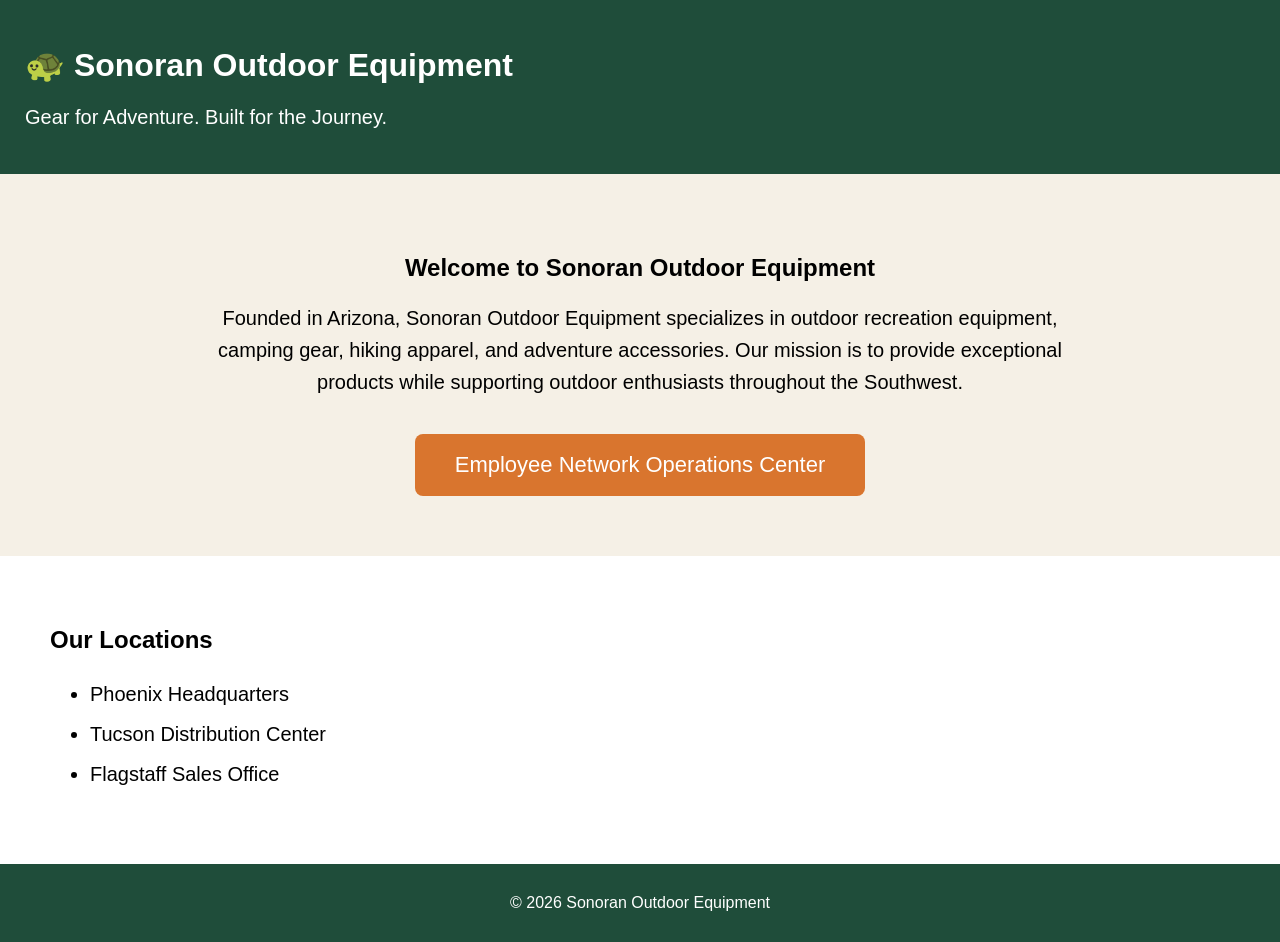
==== index.html @ b93c4cd6 "Add initial HTML structure for the website" ====
<!DOCTYPE html>
<html lang="en">
<head>
    <meta charset="UTF-8">
    <meta name="viewport" content="width=device-width, initial-scale=1.0">
    <title>Sonoran Outdoor Equipment</title>
</head>

<body style="margin:0; font-family:Arial, Helvetica, sans-serif; background:#F5F0E6;">

<header style="background:#1F4D3A; color:white; padding:25px;">
    <h1>🐢 Sonoran Outdoor Equipment</h1>
    <p style="font-size:20px;">
        Gear for Adventure. Built for the Journey.
    </p>
</header>

<section style="padding:60px; text-align:center;">
    <h2>Welcome to Sonoran Outdoor Equipment</h2>

    <p style="max-width:900px; margin:auto; font-size:20px; line-height:1.6;">
        Founded in Arizona, Sonoran Outdoor Equipment specializes in outdoor recreation equipment,
        camping gear, hiking apparel, and adventure accessories. Our mission is to provide
        exceptional products while supporting outdoor enthusiasts throughout the Southwest.
    </p>

    <br><br>

    <button style="
        background:#D9752E;
        color:white;
        border:none;
        padding:18px 40px;
        font-size:22px;
        border-radius:8px;
        cursor:pointer;
    ">
        Employee Network Operations Center
    </button>

</section>

<section style="background:white; padding:50px;">

<h2>Our Locations</h2>

<ul style="font-size:20px; line-height:2;">
<li>Phoenix Headquarters</li>
<li>Tucson Distribution Center</li>
<li>Flagstaff Sales Office</li>
</ul>

</section>

<footer style="
background:#1F4D3A;
color:white;
text-align:center;
padding:30px;
">

© 2026 Sonoran Outdoor Equipment

</footer>

</body>
</html>
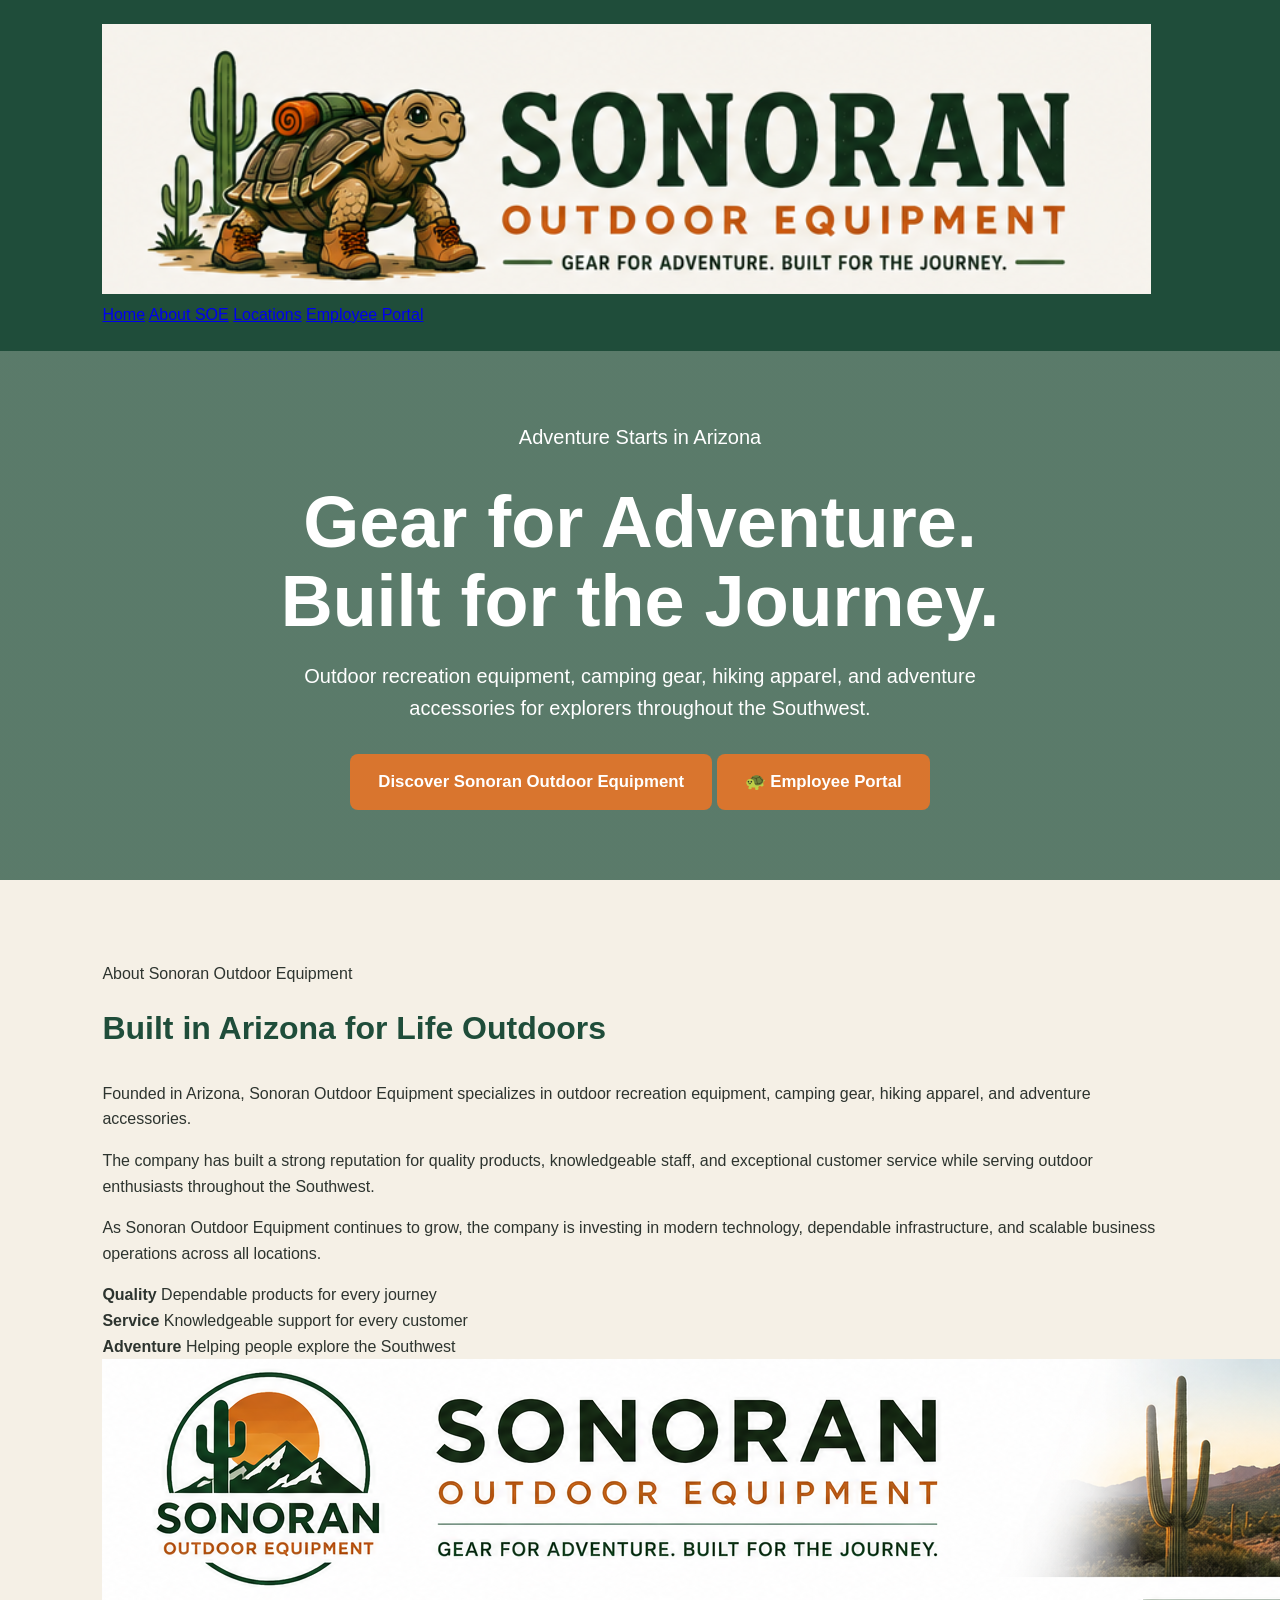
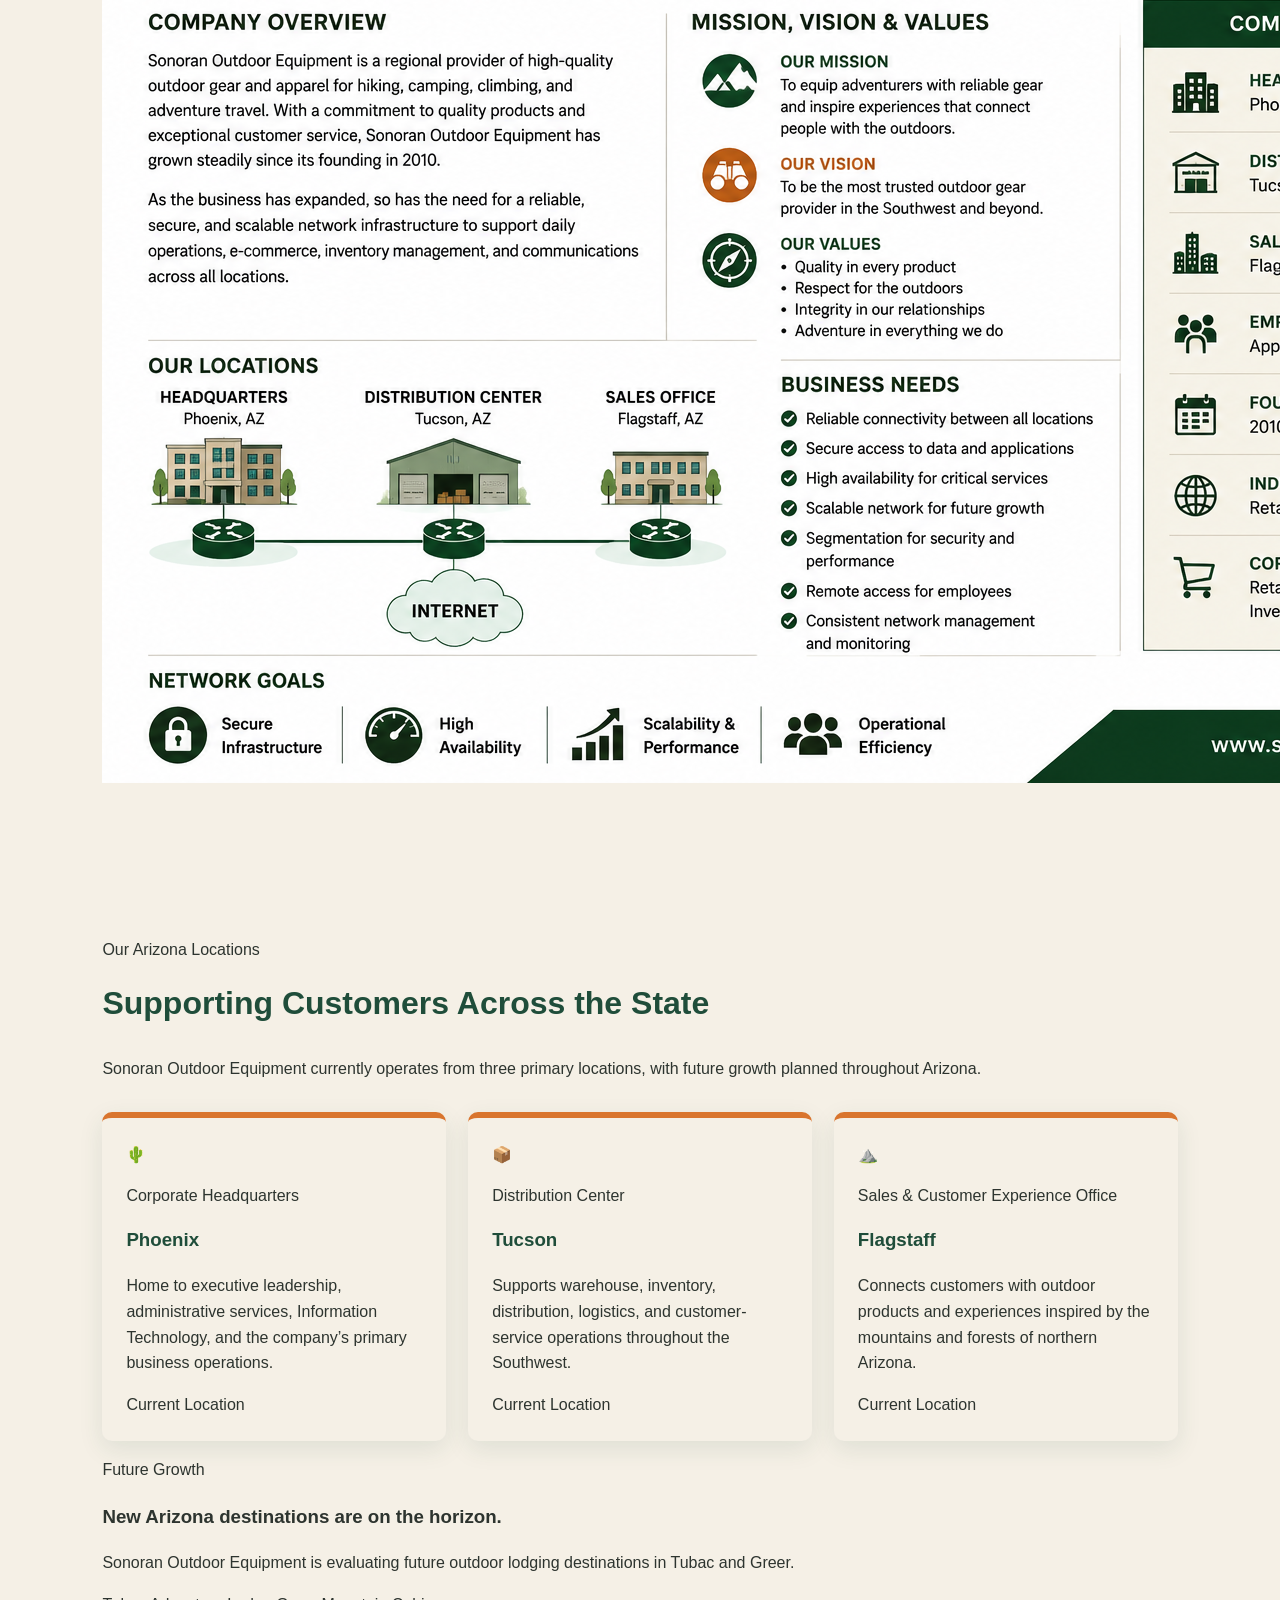
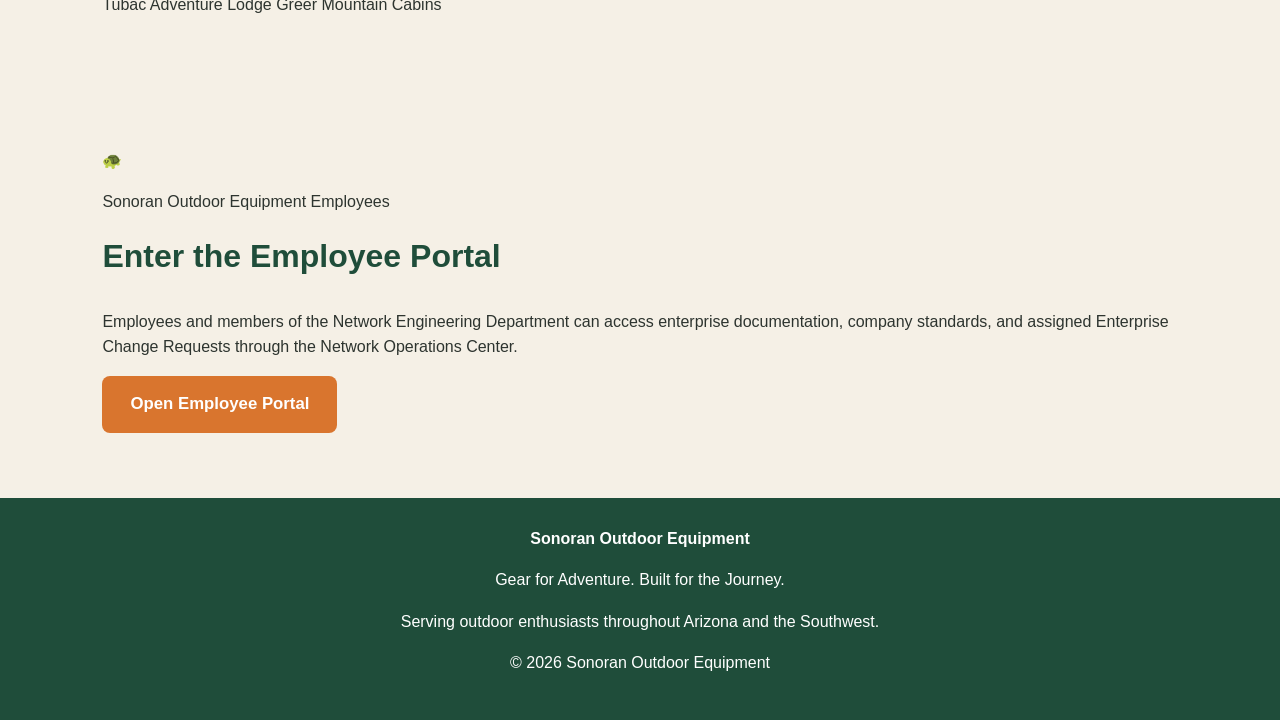
==== commit 6e4cf57f: "Revamp index.html layout and content Refactor index.html to improve structure and semantics.  Added " ====
--- a/index.html
+++ b/index.html
@@ -2,64 +2,343 @@
 <html lang="en">
 <head>
     <meta charset="UTF-8">
+
     <meta name="viewport" content="width=device-width, initial-scale=1.0">
+
+    <meta
+        name="description"
+        content="Sonoran Outdoor Equipment provides outdoor recreation equipment, camping gear, hiking apparel, and adventure accessories throughout Arizona and the Southwest."
+    >
+
     <title>Sonoran Outdoor Equipment</title>
+
+    <link rel="stylesheet" href="style.css">
 </head>
 
-<body style="margin:0; font-family:Arial, Helvetica, sans-serif; background:#F5F0E6;">
-
-<header style="background:#1F4D3A; color:white; padding:25px;">
-    <h1>🐢 Sonoran Outdoor Equipment</h1>
-    <p style="font-size:20px;">
-        Gear for Adventure. Built for the Journey.
-    </p>
+<body>
+
+<header class="site-header">
+    <div class="header-container">
+
+        <a class="brand" href="#home" aria-label="Sonoran Outdoor Equipment home">
+            <img
+                src="guide-document-header.PNG"
+                alt="Sonoran Outdoor Equipment"
+                class="brand-logo"
+            >
+        </a>
+
+        <nav class="main-nav" aria-label="Main navigation">
+            <a href="#home">Home</a>
+            <a href="#about">About SOE</a>
+            <a href="#locations">Locations</a>
+            <a class="portal-link" href="employee-portal.html">
+                Employee Portal
+            </a>
+        </nav>
+
+    </div>
 </header>
 
-<section style="padding:60px; text-align:center;">
-    <h2>Welcome to Sonoran Outdoor Equipment</h2>
-
-    <p style="max-width:900px; margin:auto; font-size:20px; line-height:1.6;">
-        Founded in Arizona, Sonoran Outdoor Equipment specializes in outdoor recreation equipment,
-        camping gear, hiking apparel, and adventure accessories. Our mission is to provide
-        exceptional products while supporting outdoor enthusiasts throughout the Southwest.
-    </p>
-
-    <br><br>
-
-    <button style="
-        background:#D9752E;
-        color:white;
-        border:none;
-        padding:18px 40px;
-        font-size:22px;
-        border-radius:8px;
-        cursor:pointer;
-    ">
-        Employee Network Operations Center
-    </button>
-
-</section>
-
-<section style="background:white; padding:50px;">
-
-<h2>Our Locations</h2>
-
-<ul style="font-size:20px; line-height:2;">
-<li>Phoenix Headquarters</li>
-<li>Tucson Distribution Center</li>
-<li>Flagstaff Sales Office</li>
-</ul>
-
-</section>
-
-<footer style="
-background:#1F4D3A;
-color:white;
-text-align:center;
-padding:30px;
-">
-
-© 2026 Sonoran Outdoor Equipment
+
+<main>
+
+    <section id="home" class="hero">
+
+        <div class="hero-overlay"></div>
+
+        <div class="hero-content">
+
+            <p class="hero-eyebrow">
+                Adventure Starts in Arizona
+            </p>
+
+            <h1>
+                Gear for Adventure.<br>
+                Built for the Journey.
+            </h1>
+
+            <p class="hero-description">
+                Outdoor recreation equipment, camping gear, hiking apparel,
+                and adventure accessories for explorers throughout the Southwest.
+            </p>
+
+            <div class="hero-actions">
+
+                <a class="button button-primary" href="#about">
+                    Discover Sonoran Outdoor Equipment
+                </a>
+
+                <a class="button button-portal" href="employee-portal.html">
+                    <span aria-hidden="true">🐢</span>
+                    Employee Portal
+                </a>
+
+            </div>
+
+        </div>
+
+    </section>
+
+
+    <section id="about" class="section about-section">
+
+        <div class="section-container about-grid">
+
+            <div class="about-content">
+
+                <p class="section-label">
+                    About Sonoran Outdoor Equipment
+                </p>
+
+                <h2>
+                    Built in Arizona for Life Outdoors
+                </h2>
+
+                <p>
+                    Founded in Arizona, Sonoran Outdoor Equipment specializes
+                    in outdoor recreation equipment, camping gear, hiking apparel,
+                    and adventure accessories.
+                </p>
+
+                <p>
+                    The company has built a strong reputation for quality products,
+                    knowledgeable staff, and exceptional customer service while
+                    serving outdoor enthusiasts throughout the Southwest.
+                </p>
+
+                <p>
+                    As Sonoran Outdoor Equipment continues to grow, the company
+                    is investing in modern technology, dependable infrastructure,
+                    and scalable business operations across all locations.
+                </p>
+
+                <div class="value-row">
+
+                    <div class="value-item">
+                        <strong>Quality</strong>
+                        <span>Dependable products for every journey</span>
+                    </div>
+
+                    <div class="value-item">
+                        <strong>Service</strong>
+                        <span>Knowledgeable support for every customer</span>
+                    </div>
+
+                    <div class="value-item">
+                        <strong>Adventure</strong>
+                        <span>Helping people explore the Southwest</span>
+                    </div>
+
+                </div>
+
+            </div>
+
+            <div class="overview-image-wrapper">
+                <img
+                    src="company-overview.png"
+                    alt="Sonoran Outdoor Equipment company overview infographic"
+                    class="overview-image"
+                >
+            </div>
+
+        </div>
+
+    </section>
+
+
+    <section id="locations" class="section locations-section">
+
+        <div class="section-container">
+
+            <div class="section-heading">
+
+                <p class="section-label">
+                    Our Arizona Locations
+                </p>
+
+                <h2>
+                    Supporting Customers Across the State
+                </h2>
+
+                <p>
+                    Sonoran Outdoor Equipment currently operates from three
+                    primary locations, with future growth planned throughout Arizona.
+                </p>
+
+            </div>
+
+            <div class="location-grid">
+
+                <article class="location-card">
+
+                    <div class="location-icon" aria-hidden="true">
+                        🌵
+                    </div>
+
+                    <p class="location-type">
+                        Corporate Headquarters
+                    </p>
+
+                    <h3>
+                        Phoenix
+                    </h3>
+
+                    <p>
+                        Home to executive leadership, administrative services,
+                        Information Technology, and the company’s primary business operations.
+                    </p>
+
+                    <span class="location-status">
+                        Current Location
+                    </span>
+
+                </article>
+
+
+                <article class="location-card">
+
+                    <div class="location-icon" aria-hidden="true">
+                        📦
+                    </div>
+
+                    <p class="location-type">
+                        Distribution Center
+                    </p>
+
+                    <h3>
+                        Tucson
+                    </h3>
+
+                    <p>
+                        Supports warehouse, inventory, distribution, logistics,
+                        and customer-service operations throughout the Southwest.
+                    </p>
+
+                    <span class="location-status">
+                        Current Location
+                    </span>
+
+                </article>
+
+
+                <article class="location-card">
+
+                    <div class="location-icon" aria-hidden="true">
+                        ⛰️
+                    </div>
+
+                    <p class="location-type">
+                        Sales & Customer Experience Office
+                    </p>
+
+                    <h3>
+                        Flagstaff
+                    </h3>
+
+                    <p>
+                        Connects customers with outdoor products and experiences
+                        inspired by the mountains and forests of northern Arizona.
+                    </p>
+
+                    <span class="location-status">
+                        Current Location
+                    </span>
+
+                </article>
+
+            </div>
+
+            <div class="future-growth">
+
+                <div>
+                    <p class="section-label">
+                        Future Growth
+                    </p>
+
+                    <h3>
+                        New Arizona destinations are on the horizon.
+                    </h3>
+
+                    <p>
+                        Sonoran Outdoor Equipment is evaluating future outdoor
+                        lodging destinations in Tubac and Greer.
+                    </p>
+                </div>
+
+                <div class="future-location-list">
+                    <span>Tubac Adventure Lodge</span>
+                    <span>Greer Mountain Cabins</span>
+                </div>
+
+            </div>
+
+        </div>
+
+    </section>
+
+
+    <section class="section employee-section">
+
+        <div class="section-container">
+
+            <div class="employee-panel">
+
+                <div class="pace-mark" aria-hidden="true">
+                    🐢
+                </div>
+
+                <div class="employee-copy">
+
+                    <p class="section-label section-label-light">
+                        Sonoran Outdoor Equipment Employees
+                    </p>
+
+                    <h2>
+                        Enter the Employee Portal
+                    </h2>
+
+                    <p>
+                        Employees and members of the Network Engineering Department
+                        can access enterprise documentation, company standards,
+                        and assigned Enterprise Change Requests through the
+                        Network Operations Center.
+                    </p>
+
+                </div>
+
+                <div class="employee-action">
+
+                    <a class="button button-light" href="employee-portal.html">
+                        Open Employee Portal
+                    </a>
+
+                </div>
+
+            </div>
+
+        </div>
+
+    </section>
+
+</main>
+
+
+<footer class="site-footer">
+
+    <div class="footer-container">
+
+        <div>
+            <strong>Sonoran Outdoor Equipment</strong>
+            <p>Gear for Adventure. Built for the Journey.</p>
+        </div>
+
+        <div class="footer-right">
+            <p>Serving outdoor enthusiasts throughout Arizona and the Southwest.</p>
+            <p>&copy; 2026 Sonoran Outdoor Equipment</p>
+        </div>
+
+    </div>
 
 </footer>
 
--- a/style.css
+++ b/style.css
@@ -0,0 +1,156 @@
+:root {
+    --green-dark: #1f4d3a;
+    --green-sage: #6c8e5a;
+    --orange: #d9752e;
+    --sand: #d2b48c;
+    --cream: #f5f0e6;
+    --brown: #7a5533;
+    --white: #ffffff;
+    --text-dark: #2d342f;
+}
+
+* {
+    box-sizing: border-box;
+}
+
+html {
+    scroll-behavior: smooth;
+}
+
+body {
+    margin: 0;
+    font-family: Arial, Helvetica, sans-serif;
+    background: var(--cream);
+    color: var(--text-dark);
+    line-height: 1.6;
+}
+
+header {
+    background: var(--green-dark);
+    color: var(--white);
+    padding: 24px 8%;
+}
+
+.brand-name {
+    margin: 0;
+    font-size: 2rem;
+}
+
+.tagline {
+    margin: 4px 0 0;
+    font-size: 1.1rem;
+}
+
+.hero {
+    min-height: 460px;
+    display: flex;
+    align-items: center;
+    justify-content: center;
+    padding: 70px 8%;
+    text-align: center;
+    background:
+        linear-gradient(rgba(31, 77, 58, 0.72), rgba(31, 77, 58, 0.72)),
+        url("Infographic.png") center/cover no-repeat;
+    color: var(--white);
+}
+
+.hero-content {
+    max-width: 850px;
+}
+
+.hero h1 {
+    margin: 0 0 18px;
+    font-size: clamp(2.4rem, 6vw, 4.5rem);
+    line-height: 1.1;
+}
+
+.hero p {
+    max-width: 760px;
+    margin: 0 auto 30px;
+    font-size: 1.25rem;
+}
+
+.button {
+    display: inline-block;
+    background: var(--orange);
+    color: var(--white);
+    text-decoration: none;
+    padding: 15px 28px;
+    border-radius: 8px;
+    font-size: 1.05rem;
+    font-weight: bold;
+    transition: transform 0.2s ease, background 0.2s ease;
+}
+
+.button:hover {
+    background: #bd5f20;
+    transform: translateY(-2px);
+}
+
+.section {
+    padding: 65px 8%;
+}
+
+.section-white {
+    background: var(--white);
+}
+
+.section h2 {
+    margin-top: 0;
+    color: var(--green-dark);
+    font-size: 2rem;
+}
+
+.section-intro {
+    max-width: 850px;
+    font-size: 1.1rem;
+}
+
+.location-grid {
+    display: grid;
+    grid-template-columns: repeat(3, 1fr);
+    gap: 22px;
+    margin-top: 30px;
+}
+
+.location-card {
+    background: var(--cream);
+    border-top: 6px solid var(--orange);
+    border-radius: 10px;
+    padding: 24px;
+    box-shadow: 0 8px 24px rgba(31, 77, 58, 0.1);
+}
+
+.location-card h3 {
+    margin-top: 0;
+    color: var(--green-dark);
+}
+
+.portal-panel {
+    background: var(--green-dark);
+    color: var(--white);
+    border-radius: 14px;
+    padding: 40px;
+    text-align: center;
+}
+
+.portal-panel h2 {
+    color: var(--white);
+}
+
+footer {
+    background: var(--green-dark);
+    color: var(--white);
+    text-align: center;
+    padding: 28px;
+}
+
+@media (max-width: 800px) {
+    .location-grid {
+        grid-template-columns: 1fr;
+    }
+
+    .hero {
+        min-height: 400px;
+    }
+}
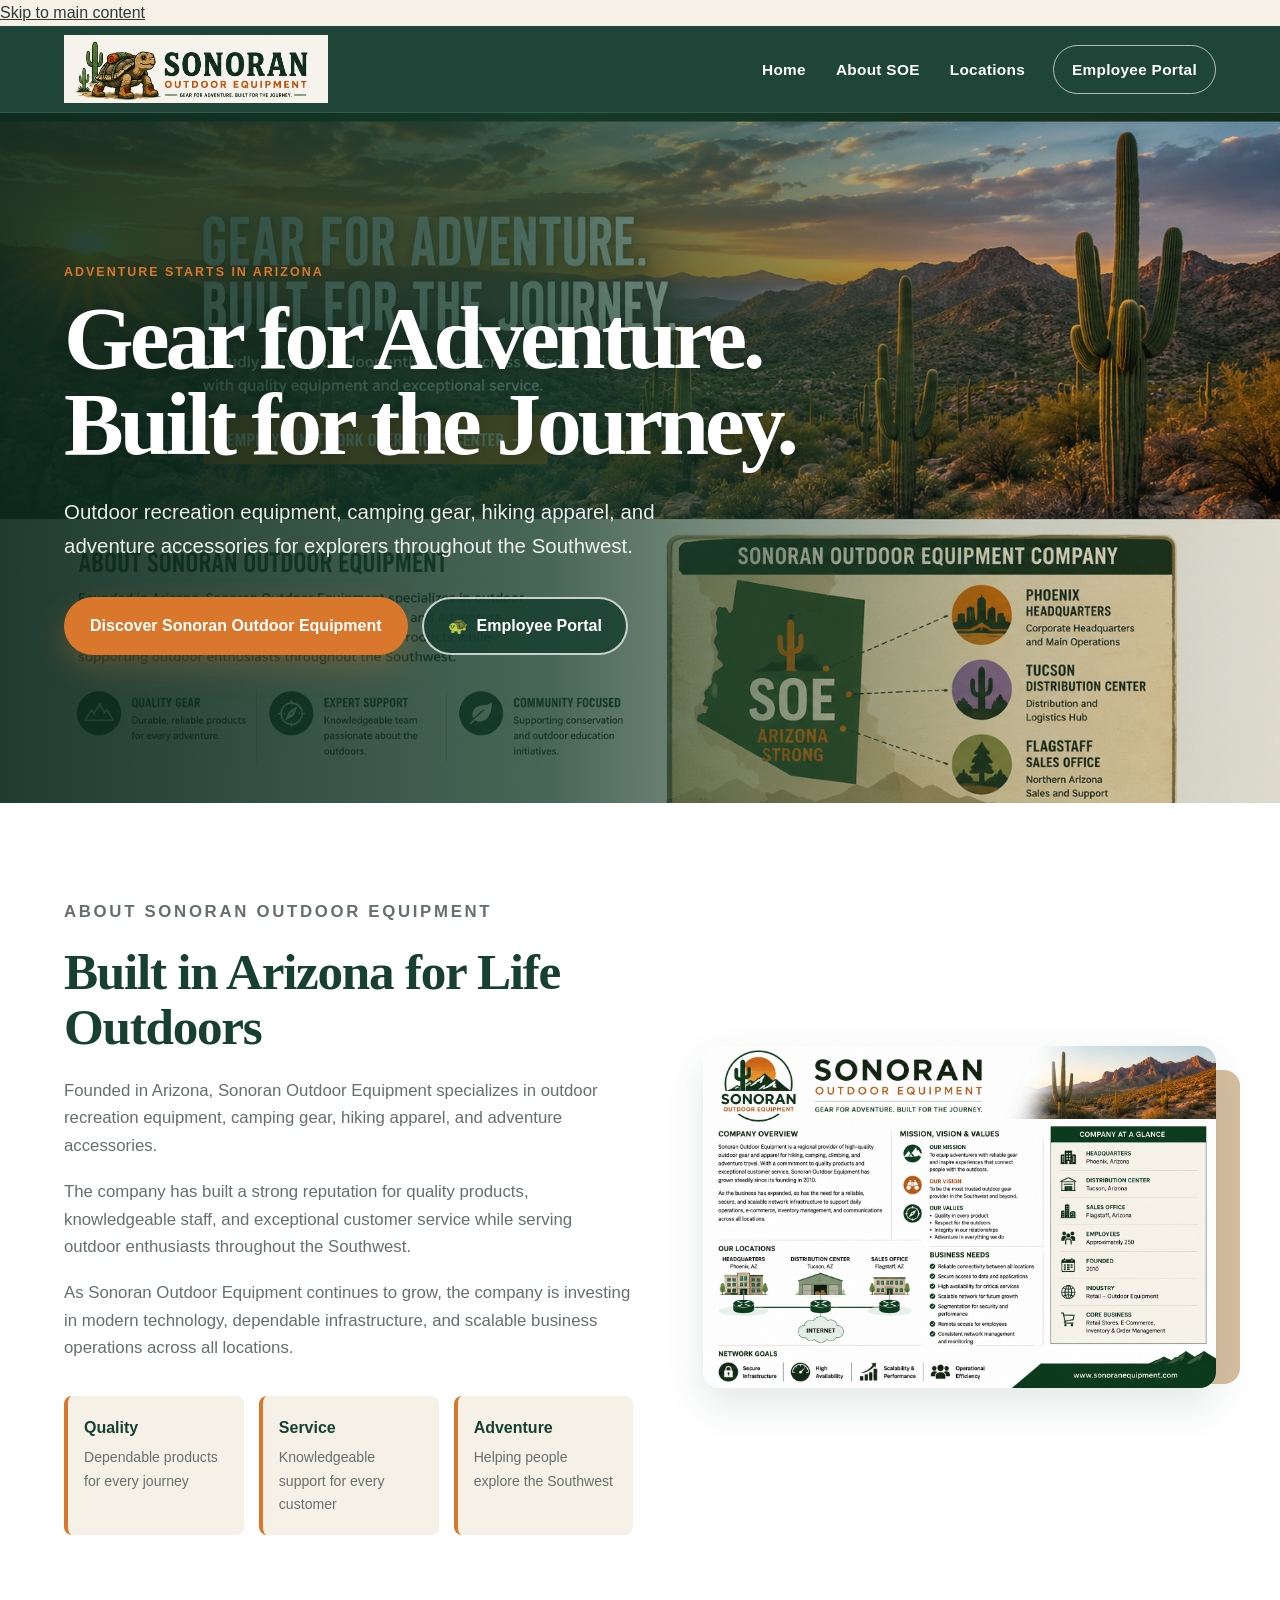
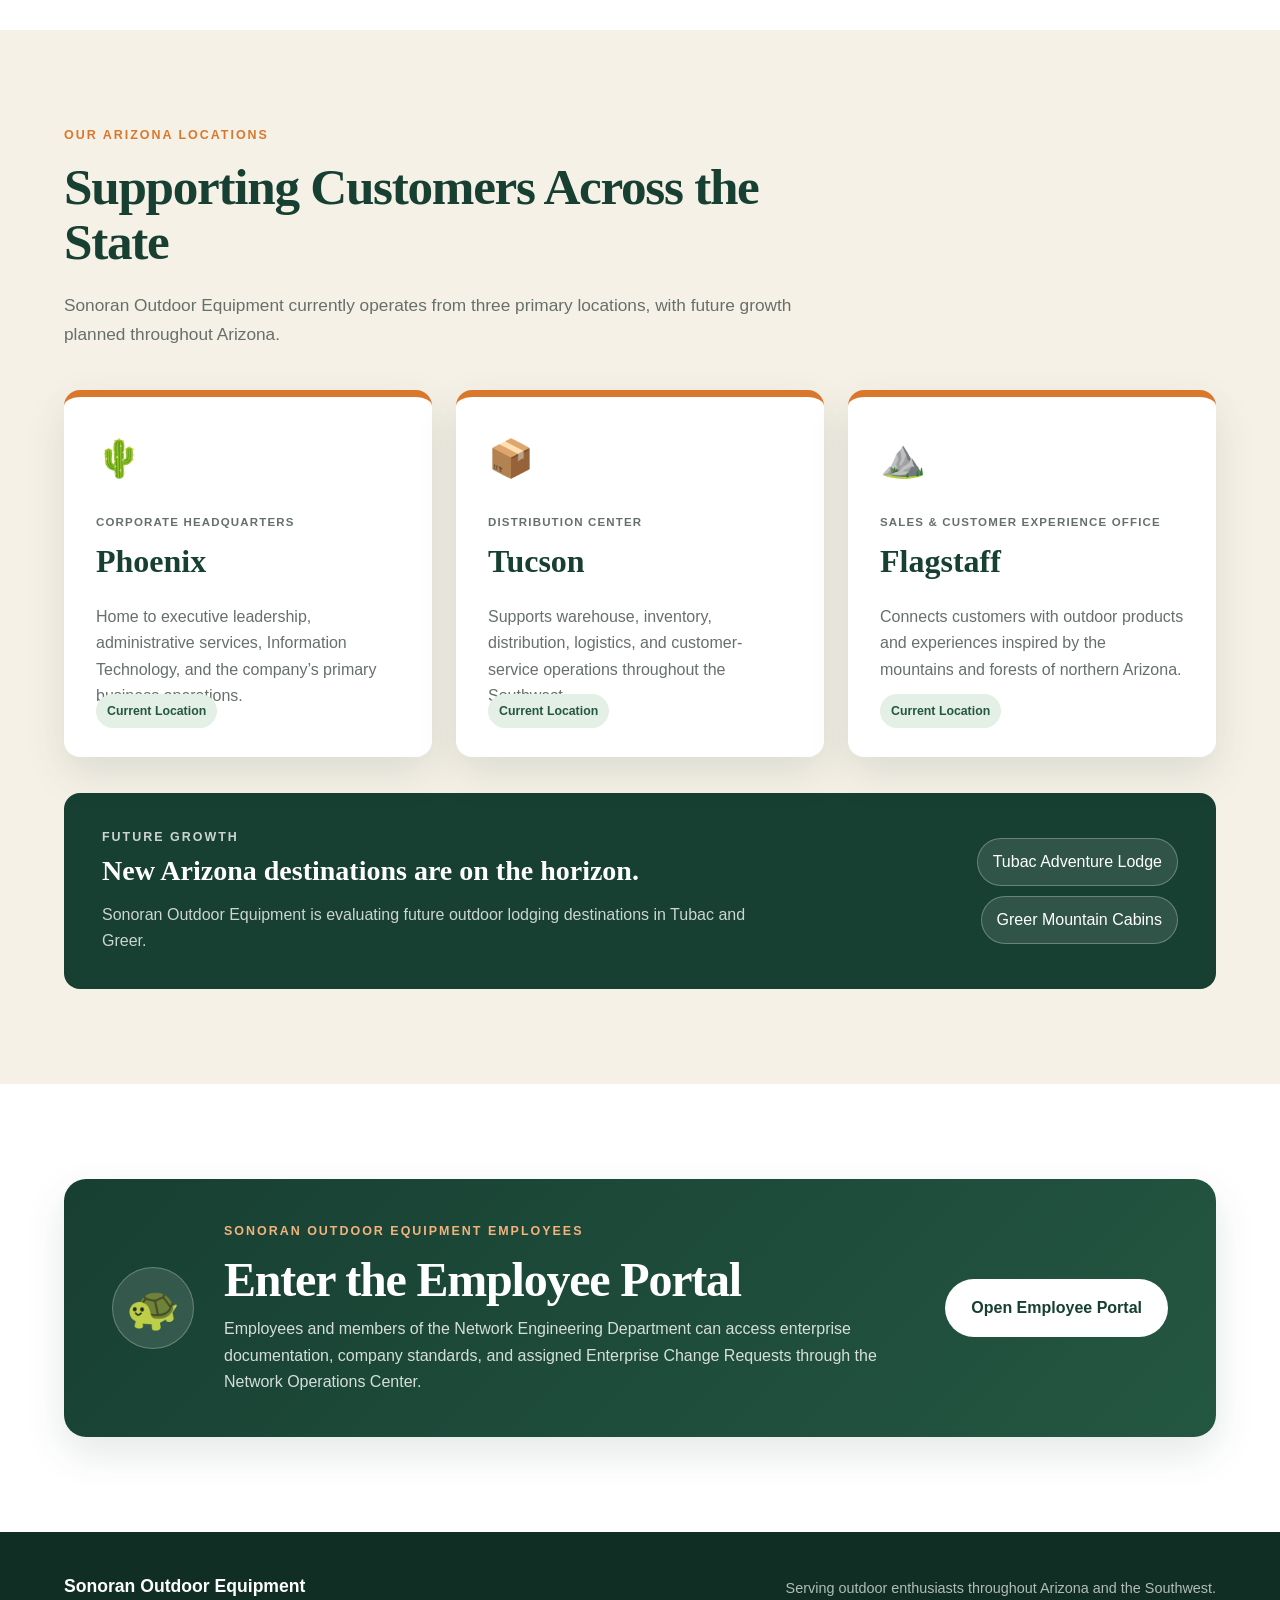
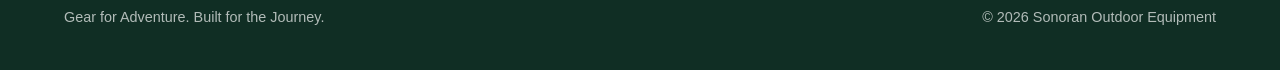
==== commit 792a532a: "Add skip link and main content ID to index.html" ====
--- a/index.html
+++ b/index.html
@@ -16,7 +16,8 @@
 </head>
 
 <body>
-
+<a class="skip-link" href="#main-content">Skip to main content</a>
+    
 <header class="site-header">
     <div class="header-container">
 
@@ -41,7 +42,7 @@
 </header>
 
 
-<main>
+<main id="main-content">
 
     <section id="home" class="hero">
 
--- a/style.css
+++ b/style.css
@@ -1,12 +1,18 @@
 :root {
-    --green-dark: #1f4d3a;
-    --green-sage: #6c8e5a;
-    --orange: #d9752e;
-    --sand: #d2b48c;
-    --cream: #f5f0e6;
-    --brown: #7a5533;
+    --forest-dark: #173f32;
+    --forest: #245742;
+    --sage: #6f8f64;
+    --orange: #d9782d;
+    --orange-dark: #b95f1e;
+    --sand: #d7bea0;
+    --cream: #f6f1e7;
+    --cream-dark: #eee5d5;
+    --brown: #755036;
     --white: #ffffff;
-    --text-dark: #2d342f;
+    --text: #2f3833;
+    --text-light: #66706a;
+    --shadow: 0 16px 40px rgba(23, 63, 50, 0.12);
+    --radius: 16px;
 }
 
 * {
@@ -19,138 +25,627 @@
 
 body {
     margin: 0;
-    font-family: Arial, Helvetica, sans-serif;
+    font-family:
+        Inter,
+        "Segoe UI",
+        Arial,
+        Helvetica,
+        sans-serif;
     background: var(--cream);
-    color: var(--text-dark);
-    line-height: 1.6;
-}
-
-header {
-    background: var(--green-dark);
-    color: var(--white);
-    padding: 24px 8%;
-}
-
-.brand-name {
+    color: var(--text);
+    line-height: 1.65;
+}
+
+img {
+    max-width: 100%;
+}
+
+a {
+    color: inherit;
+}
+
+.site-header {
+    position: sticky;
+    top: 0;
+    z-index: 1000;
+    background: rgba(23, 63, 50, 0.97);
+    border-bottom: 1px solid rgba(255, 255, 255, 0.1);
+    backdrop-filter: blur(10px);
+}
+
+.header-container {
+    width: min(1200px, 90%);
+    min-height: 86px;
+    margin: 0 auto;
+    display: flex;
+    align-items: center;
+    justify-content: space-between;
+    gap: 32px;
+}
+
+.brand {
+    display: flex;
+    align-items: center;
+    text-decoration: none;
+}
+
+.brand-logo {
+    width: min(370px, 45vw);
+    max-height: 68px;
+    object-fit: contain;
+    object-position: left center;
+}
+
+.main-nav {
+    display: flex;
+    align-items: center;
+    gap: 26px;
+}
+
+.main-nav a {
+    color: var(--white);
+    text-decoration: none;
+    font-size: 0.96rem;
+    font-weight: 700;
+    letter-spacing: 0.02em;
+    padding: 10px 2px;
+    transition:
+        color 0.2s ease,
+        transform 0.2s ease;
+}
+
+.main-nav a:hover {
+    color: #f1b27d;
+    transform: translateY(-1px);
+}
+
+.main-nav .portal-link {
+    padding: 11px 18px;
+    border: 1px solid rgba(255, 255, 255, 0.65);
+    border-radius: 999px;
+}
+
+.main-nav .portal-link:hover {
+    background: var(--white);
+    color: var(--forest-dark);
+}
+
+.hero {
+    position: relative;
+    min-height: 690px;
+    display: flex;
+    align-items: center;
+    background:
+        url("hero-homepage.png")
+        center center / cover
+        no-repeat;
+    overflow: hidden;
+}
+
+.hero-overlay {
+    position: absolute;
+    inset: 0;
+    background:
+        linear-gradient(
+            90deg,
+            rgba(12, 42, 31, 0.91) 0%,
+            rgba(20, 62, 45, 0.76) 43%,
+            rgba(20, 62, 45, 0.2) 78%,
+            rgba(20, 62, 45, 0.08) 100%
+        );
+}
+
+.hero-content {
+    position: relative;
+    z-index: 1;
+    width: min(1200px, 90%);
+    margin: 0 auto;
+    padding: 95px 0;
+    color: var(--white);
+}
+
+.hero-eyebrow,
+.section-label {
+    margin: 0 0 13px;
+    color: var(--orange);
+    font-size: 0.78rem;
+    font-weight: 800;
+    letter-spacing: 0.16em;
+    text-transform: uppercase;
+}
+
+.hero h1 {
+    max-width: 760px;
     margin: 0;
-    font-size: 2rem;
-}
-
-.tagline {
-    margin: 4px 0 0;
-    font-size: 1.1rem;
-}
-
-.hero {
-    min-height: 460px;
-    display: flex;
+    font-family:
+        Georgia,
+        "Times New Roman",
+        serif;
+    font-size: clamp(3.2rem, 7vw, 6.6rem);
+    line-height: 0.96;
+    letter-spacing: -0.045em;
+    text-shadow: 0 4px 20px rgba(0, 0, 0, 0.25);
+}
+
+.hero-description {
+    max-width: 660px;
+    margin: 28px 0 34px;
+    font-size: clamp(1.05rem, 2vw, 1.28rem);
+    color: rgba(255, 255, 255, 0.9);
+}
+
+.hero-actions {
+    display: flex;
+    flex-wrap: wrap;
+    gap: 14px;
+}
+
+.button {
+    display: inline-flex;
     align-items: center;
     justify-content: center;
-    padding: 70px 8%;
-    text-align: center;
-    background:
-        linear-gradient(rgba(31, 77, 58, 0.72), rgba(31, 77, 58, 0.72)),
-        url("Infographic.png") center/cover no-repeat;
-    color: var(--white);
-}
-
-.hero-content {
-    max-width: 850px;
-}
-
-.hero h1 {
+    gap: 9px;
+    min-height: 50px;
+    padding: 14px 24px;
+    border: 2px solid transparent;
+    border-radius: 999px;
+    text-decoration: none;
+    font-weight: 800;
+    transition:
+        transform 0.2s ease,
+        background 0.2s ease,
+        border-color 0.2s ease,
+        color 0.2s ease,
+        box-shadow 0.2s ease;
+}
+
+.button:hover {
+    transform: translateY(-3px);
+}
+
+.button-primary {
+    background: var(--orange);
+    color: var(--white);
+    box-shadow: 0 12px 30px rgba(217, 120, 45, 0.28);
+}
+
+.button-primary:hover {
+    background: var(--orange-dark);
+}
+
+.button-portal {
+    background: rgba(23, 63, 50, 0.84);
+    border-color: rgba(255, 255, 255, 0.75);
+    color: var(--white);
+}
+
+.button-portal:hover {
+    background: var(--white);
+    color: var(--forest-dark);
+}
+
+.section {
+    padding: 95px 0;
+}
+
+.section-container {
+    width: min(1200px, 90%);
+    margin: 0 auto;
+}
+
+.about-section {
+    background: var(--white);
+}
+
+.about-grid {
+    display: grid;
+    grid-template-columns: 1fr 0.9fr;
+    gap: 70px;
+    align-items: center;
+}
+
+.about-content h2,
+.section-heading h2,
+.employee-copy h2 {
+    margin: 0 0 22px;
+    color: var(--forest-dark);
+    font-family:
+        Georgia,
+        "Times New Roman",
+        serif;
+    font-size: clamp(2.3rem, 4vw, 3.7rem);
+    line-height: 1.08;
+    letter-spacing: -0.025em;
+}
+
+.about-content p {
     margin: 0 0 18px;
-    font-size: clamp(2.4rem, 6vw, 4.5rem);
-    line-height: 1.1;
-}
-
-.hero p {
+    font-size: 1.05rem;
+    color: var(--text-light);
+}
+
+.value-row {
+    display: grid;
+    grid-template-columns: repeat(3, 1fr);
+    gap: 15px;
+    margin-top: 34px;
+}
+
+.value-item {
+    padding: 19px 16px;
+    background: var(--cream);
+    border-left: 4px solid var(--orange);
+    border-radius: 8px;
+}
+
+.value-item strong,
+.value-item span {
+    display: block;
+}
+
+.value-item strong {
+    color: var(--forest-dark);
+    margin-bottom: 5px;
+}
+
+.value-item span {
+    font-size: 0.88rem;
+    color: var(--text-light);
+}
+
+.overview-image-wrapper {
+    position: relative;
+}
+
+.overview-image-wrapper::before {
+    content: "";
+    position: absolute;
+    top: 24px;
+    right: -24px;
+    width: 92%;
+    height: 92%;
+    background: var(--sand);
+    border-radius: var(--radius);
+}
+
+.overview-image {
+    position: relative;
+    z-index: 1;
+    display: block;
+    width: 100%;
+    border-radius: var(--radius);
+    box-shadow: var(--shadow);
+}
+
+.locations-section {
+    background: var(--cream);
+}
+
+.section-heading {
     max-width: 760px;
-    margin: 0 auto 30px;
-    font-size: 1.25rem;
-}
-
-.button {
-    display: inline-block;
-    background: var(--orange);
-    color: var(--white);
-    text-decoration: none;
-    padding: 15px 28px;
-    border-radius: 8px;
-    font-size: 1.05rem;
-    font-weight: bold;
-    transition: transform 0.2s ease, background 0.2s ease;
-}
-
-.button:hover {
-    background: #bd5f20;
-    transform: translateY(-2px);
-}
-
-.section {
-    padding: 65px 8%;
-}
-
-.section-white {
-    background: var(--white);
-}
-
-.section h2 {
-    margin-top: 0;
-    color: var(--green-dark);
-    font-size: 2rem;
-}
-
-.section-intro {
-    max-width: 850px;
-    font-size: 1.1rem;
+    margin-bottom: 42px;
+}
+
+.section-heading p:last-child {
+    font-size: 1.08rem;
+    color: var(--text-light);
 }
 
 .location-grid {
     display: grid;
     grid-template-columns: repeat(3, 1fr);
-    gap: 22px;
-    margin-top: 30px;
+    gap: 24px;
 }
 
 .location-card {
-    background: var(--cream);
-    border-top: 6px solid var(--orange);
-    border-radius: 10px;
-    padding: 24px;
-    box-shadow: 0 8px 24px rgba(31, 77, 58, 0.1);
+    position: relative;
+    min-height: 350px;
+    padding: 32px;
+    background: var(--white);
+    border-top: 7px solid var(--orange);
+    border-radius: var(--radius);
+    box-shadow: var(--shadow);
+    transition:
+        transform 0.25s ease,
+        box-shadow 0.25s ease;
+}
+
+.location-card:hover {
+    transform: translateY(-7px);
+    box-shadow: 0 20px 45px rgba(23, 63, 50, 0.17);
+}
+
+.location-icon {
+    margin-bottom: 23px;
+    font-size: 2.3rem;
+}
+
+.location-type {
+    margin: 0 0 3px;
+    color: var(--orange);
+    font-size: 0.72rem;
+    font-weight: 800;
+    letter-spacing: 0.1em;
+    text-transform: uppercase;
 }
 
 .location-card h3 {
-    margin-top: 0;
-    color: var(--green-dark);
-}
-
-.portal-panel {
-    background: var(--green-dark);
-    color: var(--white);
-    border-radius: 14px;
-    padding: 40px;
-    text-align: center;
-}
-
-.portal-panel h2 {
-    color: var(--white);
-}
-
-footer {
-    background: var(--green-dark);
-    color: var(--white);
-    text-align: center;
-    padding: 28px;
-}
-
-@media (max-width: 800px) {
+    margin: 0 0 14px;
+    color: var(--forest-dark);
+    font-family:
+        Georgia,
+        "Times New Roman",
+        serif;
+    font-size: 2rem;
+}
+
+.location-card p {
+    color: var(--text-light);
+}
+
+.location-status {
+    position: absolute;
+    left: 32px;
+    bottom: 29px;
+    display: inline-block;
+    padding: 7px 11px;
+    background: #e4efe5;
+    color: var(--forest);
+    border-radius: 999px;
+    font-size: 0.77rem;
+    font-weight: 800;
+}
+
+.future-growth {
+    margin-top: 36px;
+    padding: 34px 38px;
+    display: flex;
+    align-items: center;
+    justify-content: space-between;
+    gap: 35px;
+    background: var(--forest-dark);
+    color: var(--white);
+    border-radius: var(--radius);
+}
+
+.future-growth h3 {
+    margin: 0 0 8px;
+    font-family:
+        Georgia,
+        "Times New Roman",
+        serif;
+    font-size: 1.75rem;
+}
+
+.future-growth p {
+    margin: 0;
+    color: rgba(255, 255, 255, 0.78);
+}
+
+.future-location-list {
+    display: flex;
+    flex-wrap: wrap;
+    justify-content: flex-end;
+    gap: 10px;
+}
+
+.future-location-list span {
+    padding: 10px 15px;
+    background: rgba(255, 255, 255, 0.11);
+    border: 1px solid rgba(255, 255, 255, 0.28);
+    border-radius: 999px;
+    white-space: nowrap;
+}
+
+.employee-section {
+    background: var(--white);
+}
+
+.employee-panel {
+    display: grid;
+    grid-template-columns: auto 1fr auto;
+    align-items: center;
+    gap: 30px;
+    padding: 42px 48px;
+    background:
+        linear-gradient(
+            135deg,
+            var(--forest-dark),
+            var(--forest)
+        );
+    color: var(--white);
+    border-radius: 22px;
+    box-shadow: var(--shadow);
+}
+
+.pace-mark {
+    width: 82px;
+    height: 82px;
+    display: grid;
+    place-items: center;
+    background: rgba(255, 255, 255, 0.12);
+    border: 1px solid rgba(255, 255, 255, 0.25);
+    border-radius: 50%;
+    font-size: 2.7rem;
+}
+
+.section-label-light {
+    color: #f4b37d;
+}
+
+.employee-copy h2 {
+    margin-bottom: 10px;
+    color: var(--white);
+    font-size: clamp(2rem, 4vw, 3rem);
+}
+
+.employee-copy p:last-child {
+    max-width: 720px;
+    margin: 0;
+    color: rgba(255, 255, 255, 0.82);
+}
+
+.button-light {
+    background: var(--white);
+    color: var(--forest-dark);
+    white-space: nowrap;
+}
+
+.button-light:hover {
+    background: var(--orange);
+    color: var(--white);
+}
+
+.site-footer {
+    padding: 40px 0;
+    background: #102e24;
+    color: var(--white);
+}
+
+.footer-container {
+    width: min(1200px, 90%);
+    margin: 0 auto;
+    display: flex;
+    justify-content: space-between;
+    gap: 40px;
+}
+
+.site-footer strong {
+    font-size: 1.1rem;
+}
+
+.site-footer p {
+    margin: 5px 0 0;
+    color: rgba(255, 255, 255, 0.68);
+    font-size: 0.9rem;
+}
+
+.footer-right {
+    max-width: 490px;
+    text-align: right;
+}
+
+@media (max-width: 980px) {
+
+    .header-container {
+        padding: 15px 0;
+        flex-direction: column;
+        gap: 12px;
+    }
+
+    .brand-logo {
+        width: min(400px, 80vw);
+    }
+
+    .main-nav {
+        flex-wrap: wrap;
+        justify-content: center;
+        gap: 14px 22px;
+    }
+
+    .hero {
+        min-height: 640px;
+    }
+
+    .about-grid {
+        grid-template-columns: 1fr;
+    }
+
+    .overview-image-wrapper {
+        max-width: 720px;
+    }
+
     .location-grid {
         grid-template-columns: 1fr;
     }
 
+    .location-card {
+        min-height: auto;
+        padding-bottom: 82px;
+    }
+
+    .future-growth {
+        align-items: flex-start;
+        flex-direction: column;
+    }
+
+    .future-location-list {
+        justify-content: flex-start;
+    }
+
+    .employee-panel {
+        grid-template-columns: auto 1fr;
+    }
+
+    .employee-action {
+        grid-column: 1 / -1;
+    }
+}
+
+@media (max-width: 680px) {
+
+    .section {
+        padding: 72px 0;
+    }
+
+    .main-nav {
+        font-size: 0.9rem;
+    }
+
     .hero {
-        min-height: 400px;
-    }
-}
+        min-height: 620px;
+        background-position: 58% center;
+    }
+
+    .hero-overlay {
+        background: rgba(18, 57, 42, 0.8);
+    }
+
+    .hero-content {
+        padding: 80px 0;
+    }
+
+    .hero h1 {
+        font-size: clamp(3rem, 15vw, 4.6rem);
+    }
+
+    .hero-actions {
+        flex-direction: column;
+        align-items: stretch;
+    }
+
+    .button {
+        width: 100%;
+        text-align: center;
+    }
+
+    .value-row {
+        grid-template-columns: 1fr;
+    }
+
+    .overview-image-wrapper::before {
+        display: none;
+    }
+
+    .future-growth {
+        padding: 28px;
+    }
+
+    .employee-panel {
+        grid-template-columns: 1fr;
+        padding: 34px 26px;
+        text-align: center;
+    }
+
+    .pace-mark {
+        margin: 0 auto;
+    }
+
+    .footer-container {
+        flex-direction: column;
+    }
+
+    .footer-right {
+        text-align: left;
+    }
+}
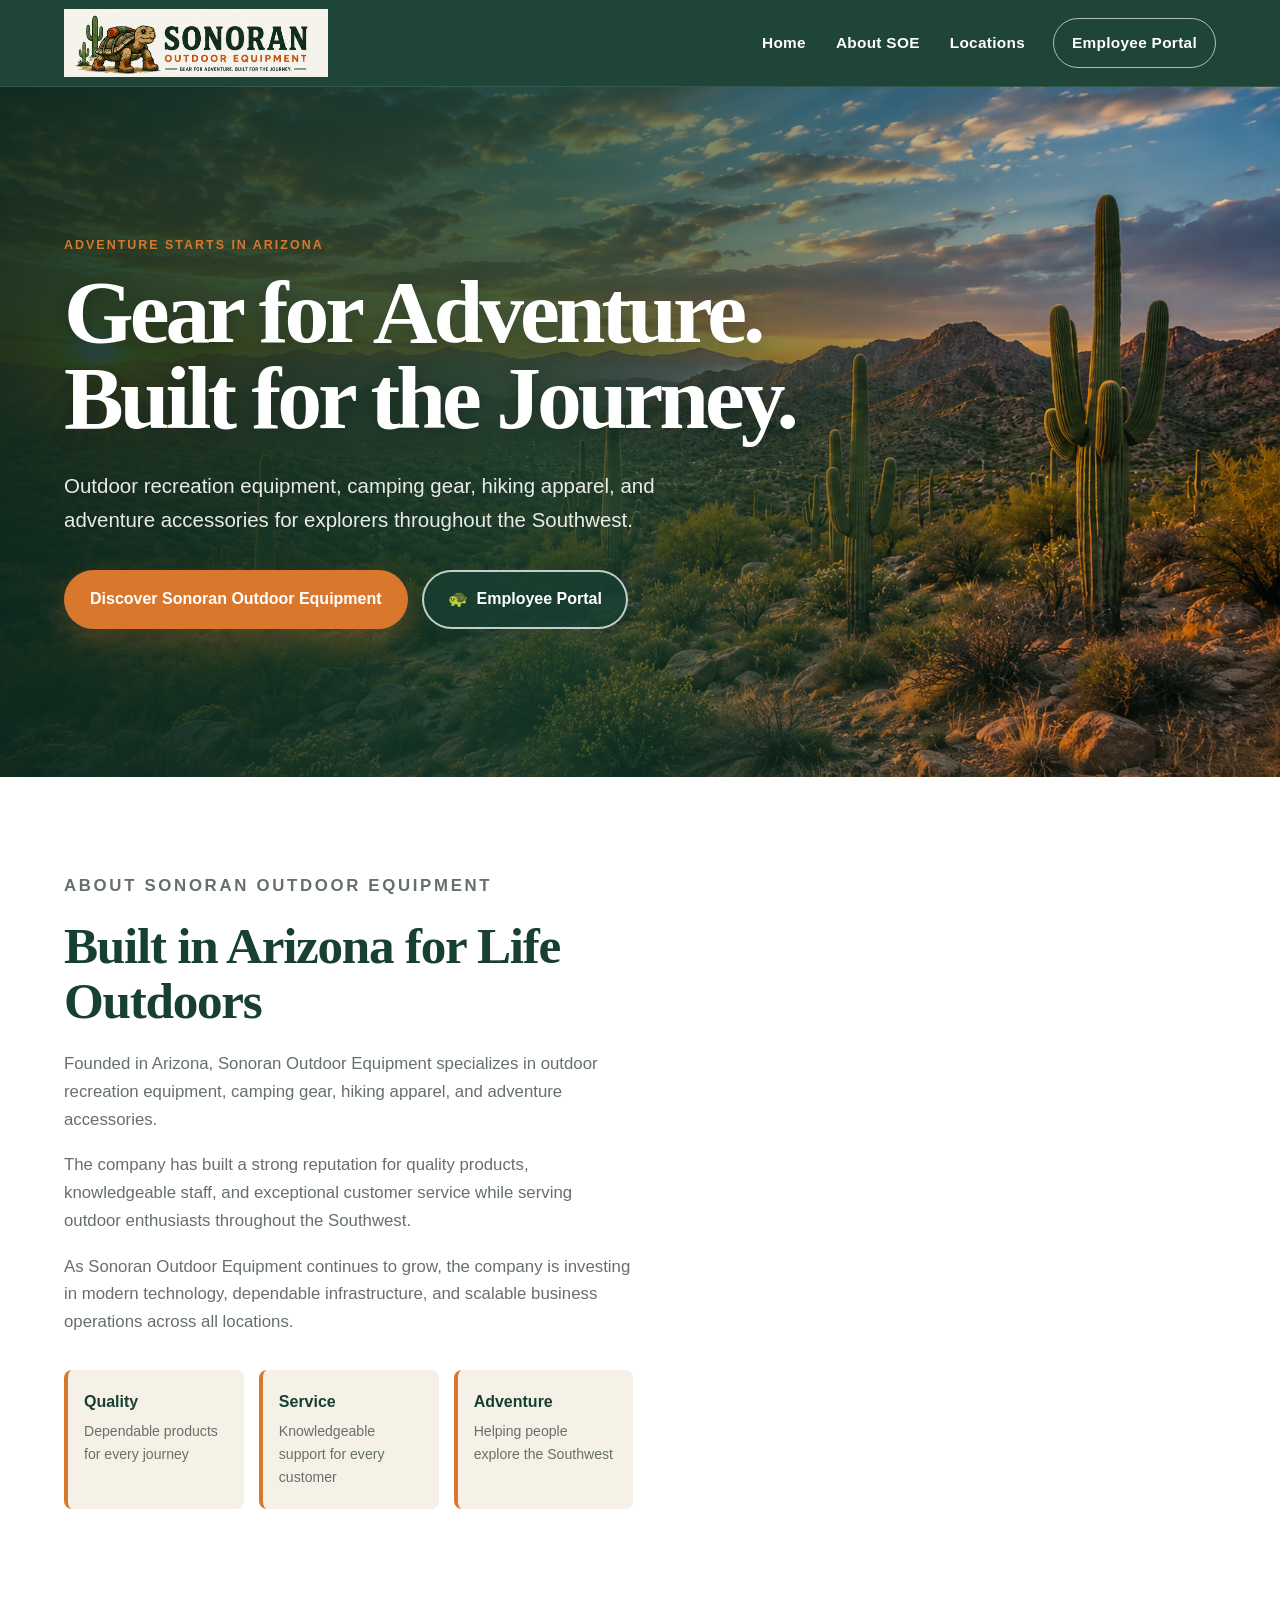
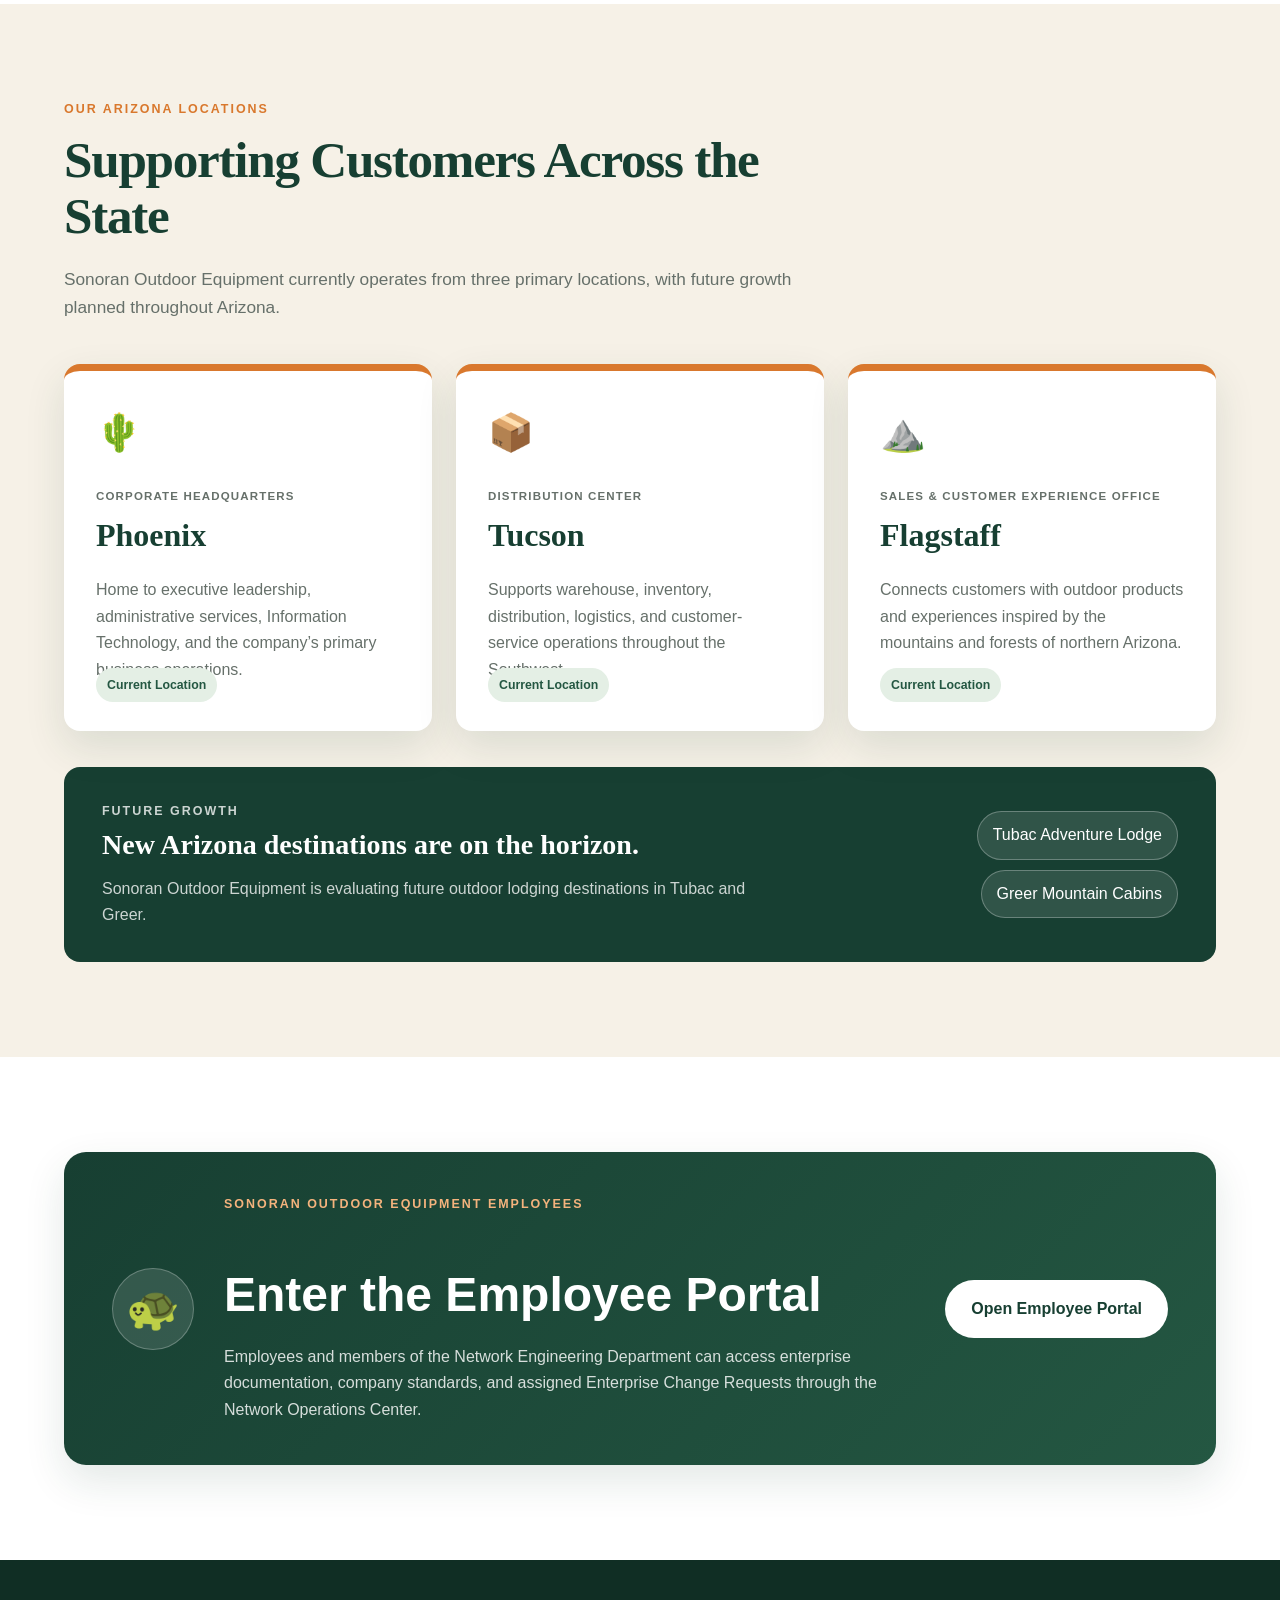
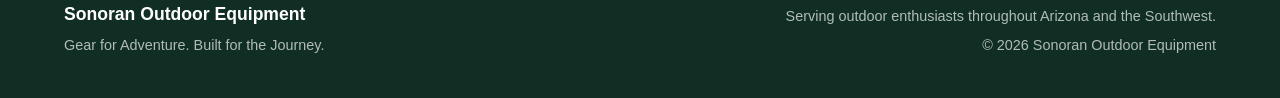
==== commit 072e1afa: "Remove overview image wrapper from index.html Removed the overview image section from the HTML. This" ====
--- a/index.html
+++ b/index.html
@@ -135,14 +135,6 @@
 
             </div>
 
-            <div class="overview-image-wrapper">
-                <img
-                    src="company-overview.png"
-                    alt="Sonoran Outdoor Equipment company overview infographic"
-                    class="overview-image"
-                >
-            </div>
-
         </div>
 
     </section>
--- a/style.css
+++ b/style.css
@@ -116,7 +116,7 @@
     display: flex;
     align-items: center;
     background:
-        url("hero-homepage.png")
+        url("hero-background.png")
         center center / cover
         no-repeat;
     overflow: hidden;
@@ -246,7 +246,8 @@
 
 .about-content h2,
 .section-heading h2,
-.employee-copy h2 {
+.employee-copy h2 
+.resource-section-heading h2 {
     margin: 0 0 22px;
     color: var(--forest-dark);
     font-family:
@@ -649,3 +650,626 @@
         text-align: left;
     }
 }
+
+/* ==========================================================
+   Accessibility
+   ========================================================== */
+
+.skip-link {
+    position: absolute;
+    top: -60px;
+    left: 16px;
+    z-index: 2000;
+    padding: 12px 18px;
+    background: var(--white);
+    color: var(--forest-dark);
+    border: 3px solid var(--orange);
+    border-radius: 6px;
+    font-weight: bold;
+    text-decoration: none;
+}
+
+.skip-link:focus {
+    top: 16px;
+}
+
+a:focus-visible,
+button:focus-visible {
+    outline: 4px solid #FFD166;
+    outline-offset: 4px;
+    border-radius: 5px;
+}
+
+section {
+    scroll-margin-top: 120px;
+}
+
+@media (prefers-reduced-motion: reduce) {
+
+    html {
+        scroll-behavior: auto;
+    }
+
+    *,
+    *::before,
+    *::after {
+        transition-duration: 0.01ms !important;
+        animation-duration: 0.01ms !important;
+        animation-iteration-count: 1 !important;
+    }
+
+}
+
+/* ==========================================================
+   Employee Portal and Network Operations Center
+   ========================================================== */
+
+.portal-body {
+    background: var(--cream);
+}
+
+.portal-login-section {
+    min-height: calc(100vh - 86px);
+    padding: 70px 5%;
+    display: flex;
+    align-items: center;
+    background:
+        linear-gradient(
+            rgba(16, 46, 36, 0.88),
+            rgba(23, 63, 50, 0.9)
+        ),
+        url("hero-background.png") center / cover no-repeat:
+}
+
+.portal-login-container {
+    width: min(1120px, 100%);
+    margin: 0 auto;
+    display: grid;
+    grid-template-columns: 1.1fr 0.9fr;
+    overflow: hidden;
+    background: var(--white);
+    border-radius: 22px;
+    box-shadow: 0 24px 60px rgba(0, 0, 0, 0.28);
+}
+
+.portal-welcome-panel {
+    padding: 64px 56px;
+    background:
+        linear-gradient(
+            145deg,
+            var(--forest-dark),
+            var(--forest)
+        );
+    color: var(--white);
+}
+
+.pace-login-mark {
+    width: 94px;
+    height: 94px;
+    margin-bottom: 28px;
+    display: grid;
+    place-items: center;
+    background: rgba(255, 255, 255, 0.12);
+    border: 2px solid rgba(255, 255, 255, 0.28);
+    border-radius: 50%;
+    font-size: 3.4rem;
+}
+
+.portal-eyebrow {
+    margin: 0 0 12px;
+    color: #f4b37d;
+    font-size: 0.78rem;
+    font-weight: 800;
+    letter-spacing: 0.16em;
+    text-transform: uppercase;
+}
+
+.portal-welcome-panel h1,
+.noc-banner h1 {
+    margin: 0 0 22px;
+    font-family: Georgia, "Times New Roman", serif;
+    line-height: 1.05;
+}
+
+.portal-welcome-panel h1 {
+    font-size: clamp(2.8rem, 5vw, 4.8rem);
+}
+
+.portal-introduction {
+    max-width: 600px;
+    color: rgba(255, 255, 255, 0.84);
+    font-size: 1.08rem;
+}
+
+.pace-quote {
+    margin: 42px 0 8px;
+    padding-left: 24px;
+    border-left: 5px solid var(--orange);
+    color: var(--white);
+    font-family: Georgia, "Times New Roman", serif;
+    font-size: 1.45rem;
+    font-style: italic;
+    line-height: 1.45;
+}
+
+.pace-attribution {
+    margin: 0 0 0 29px;
+    color: rgba(255, 255, 255, 0.7);
+    font-size: 0.9rem;
+}
+
+.login-card {
+    padding: 64px 54px;
+    align-self: center;
+}
+
+.login-card h2 {
+    margin: 0 0 12px;
+    color: var(--forest-dark);
+    font-family: Georgia, "Times New Roman", serif;
+    font-size: clamp(2.1rem, 4vw, 3.2rem);
+    line-height: 1.1;
+}
+
+.login-instructions {
+    margin-bottom: 30px;
+    color: var(--text-light);
+}
+
+.form-group {
+    margin-bottom: 24px;
+}
+
+.form-group label {
+    display: block;
+    margin-bottom: 7px;
+    color: var(--forest-dark);
+    font-weight: 800;
+}
+
+.field-help {
+    display: block;
+    margin-bottom: 8px;
+    color: var(--text-light);
+    font-size: 0.88rem;
+}
+
+.form-group input {
+    width: 100%;
+    min-height: 50px;
+    padding: 12px 14px;
+    background: var(--white);
+    color: var(--text);
+    border: 2px solid #9ca8a1;
+    border-radius: 8px;
+    font: inherit;
+}
+
+.form-group input:hover {
+    border-color: var(--forest);
+}
+
+.form-group input:focus-visible {
+    outline: 4px solid #ffd166;
+    outline-offset: 3px;
+    border-color: var(--forest-dark);
+}
+
+.login-button {
+    width: 100%;
+    margin-top: 4px;
+    background: var(--forest-dark);
+    color: var(--white);
+    border: 2px solid var(--forest-dark);
+    cursor: pointer;
+    font: inherit;
+}
+
+.login-button:hover {
+    background: var(--orange);
+    border-color: var(--orange);
+}
+
+.login-message {
+    min-height: 28px;
+    margin: 18px 0 0;
+    color: #8a2f22;
+    font-weight: 800;
+}
+
+.portal-notice {
+    margin: 24px 0 0;
+    padding-top: 20px;
+    border-top: 1px solid #d7ddd9;
+    color: var(--text-light);
+    font-size: 0.82rem;
+    text-align: center;
+}
+
+.noc-screen[hidden] {
+    display: none;
+}
+
+.noc-banner {
+    padding: 82px 0;
+    background:
+        linear-gradient(
+            120deg,
+            rgba(16, 46, 36, 0.97),
+            rgba(36, 87, 66, 0.88)
+        );
+    color: var(--white);
+}
+
+.noc-banner-content {
+    max-width: 920px;
+}
+
+.noc-banner h1 {
+    font-size: clamp(3rem, 6vw, 5.4rem);
+}
+
+.noc-welcome {
+    margin: 24px 0 8px;
+    color: #ffd5b2;
+    font-size: clamp(1.45rem, 3vw, 2.1rem);
+    font-weight: 800;
+}
+
+.noc-banner p:last-child {
+    max-width: 800px;
+    color: rgba(255, 255, 255, 0.82);
+    font-size: 1.08rem;
+}
+
+.noc-section {
+    background: var(--white);
+}
+
+.noc-heading {
+    margin-bottom: 38px;
+    display: flex;
+    align-items: center;
+    justify-content: space-between;
+    gap: 24px;
+}
+
+.noc-heading h2,
+.noc-section-title {
+    margin: 0 0 12px;
+    color: var(--forest-dark);
+    font-family: Georgia, "Times New Roman", serif;
+    font-size: clamp(2.25rem, 4vw, 3.6rem);
+    line-height: 1.1;
+}
+
+.noc-heading p:last-child,
+.noc-section-intro {
+    max-width: 790px;
+    color: var(--text-light);
+}
+
+.pace-small {
+    width: 80px;
+    height: 80px;
+    flex: 0 0 auto;
+    display: grid;
+    place-items: center;
+    background: var(--cream);
+    border: 2px solid var(--sand);
+    border-radius: 50%;
+    font-size: 2.7rem;
+}
+
+.document-grid {
+    display: grid;
+    grid-template-columns: repeat(3, 1fr);
+    gap: 24px;
+}
+
+.document-card {
+    padding: 30px;
+    display: flex;
+    flex-direction: column;
+    background: var(--cream);
+    border-top: 6px solid var(--orange);
+    border-radius: var(--radius);
+    box-shadow: var(--shadow);
+}
+
+.document-type {
+    margin: 0 0 10px;
+    color: var(--orange-dark);
+    font-size: 0.72rem;
+    font-weight: 800;
+    letter-spacing: 0.1em;
+    text-transform: uppercase;
+}
+
+.document-card h3 {
+    margin: 0 0 14px;
+    color: var(--forest-dark);
+    font-family: Georgia, "Times New Roman", serif;
+    font-size: 1.55rem;
+    line-height: 1.2;
+}
+
+.document-card p:not(.document-type) {
+    flex-grow: 1;
+    color: var(--text-light);
+}
+
+.document-card .button {
+    margin-top: 16px;
+}
+
+.noc-ecr-section {
+    background: var(--cream);
+}
+
+.ecr-grid {
+    margin-top: 38px;
+    display: grid;
+    grid-template-columns: repeat(3, 1fr);
+    gap: 22px;
+}
+
+.ecr-card {
+    position: relative;
+    min-height: 245px;
+    padding: 30px;
+    display: flex;
+    flex-direction: column;
+    background: var(--white);
+    border: 1px solid #d9dfdb;
+    border-radius: var(--radius);
+    box-shadow: 0 10px 28px rgba(23, 63, 50, 0.09);
+    transition:
+        transform 0.2s ease,
+        box-shadow 0.2s ease;
+}
+
+.ecr-card:hover {
+    transform: translateY(-5px);
+    box-shadow: 0 17px 38px rgba(23, 63, 50, 0.15);
+}
+
+.ticket-status {
+    position: absolute;
+    top: 22px;
+    right: 22px;
+    padding: 6px 11px;
+    background: #e1efe3;
+    color: #245742;
+    border-radius: 999px;
+    font-size: 0.73rem;
+    font-weight: 800;
+    text-transform: uppercase;
+}
+
+.ticket-number {
+    margin: 0 0 12px;
+    color: var(--orange-dark);
+    font-size: 0.8rem;
+    font-weight: 900;
+    letter-spacing: 0.12em;
+}
+
+.ecr-card h3 {
+    margin: 0 0 24px;
+    padding-right: 50px;
+    color: var(--forest-dark);
+    font-family: Georgia, "Times New Roman", serif;
+    font-size: 1.45rem;
+    line-height: 1.25;
+}
+
+.ticket-button {
+    width: 100%;
+    margin-top: auto;
+    background: var(--forest-dark);
+    color: var(--white);
+}
+
+.ticket-button:hover {
+    background: var(--orange);
+}
+
+@media (max-width: 980px) {
+
+    .portal-login-container {
+        grid-template-columns: 1fr;
+    }
+
+    .portal-welcome-panel,
+    .login-card {
+        padding: 48px 40px;
+    }
+
+    .document-grid,
+    .ecr-grid {
+        grid-template-columns: repeat(2, 1fr);
+    }
+}
+
+@media (max-width: 680px) {
+
+    .portal-login-section {
+        padding: 35px 5%;
+    }
+
+    .portal-welcome-panel,
+    .login-card {
+        padding: 38px 25px;
+    }
+
+    .pace-login-mark {
+        width: 78px;
+        height: 78px;
+        font-size: 2.8rem;
+    }
+
+    .noc-heading {
+        align-items: flex-start;
+        flex-direction: column-reverse;
+    }
+
+    .document-grid,
+    .ecr-grid {
+        grid-template-columns: 1fr;
+    }
+
+    .ecr-card {
+        min-height: 230px;
+    }
+}
+
+/* =========================================================
+   NOC EXPANDABLE INFORMATION PANELS
+   ========================================================= */
+
+.noc-details {
+    margin-top: 1rem;
+    border: 1px solid #c8d2cc;
+    border-radius: 0.75rem;
+    background-color: #ffffff;
+    box-shadow: 0 3px 10px rgba(22, 48, 38, 0.08);
+    overflow: hidden;
+}
+
+.noc-details + .noc-details {
+    margin-top: 0.85rem;
+}
+
+.noc-details summary {
+    display: flex;
+    align-items: center;
+    gap: 0.75rem;
+    padding: 1rem 1.25rem;
+    color: #173b2d;
+    background-color: #f3f7f4;
+    font-size: 1.05rem;
+    font-weight: 700;
+    line-height: 1.4;
+    cursor: pointer;
+    list-style: none;
+    transition:
+        background-color 0.2s ease,
+        color 0.2s ease;
+}
+
+/* Removes the browser's default disclosure triangle. */
+.noc-details summary::-webkit-details-marker {
+    display: none;
+}
+
+/* Adds a consistent arrow to the right side of each panel. */
+.noc-details summary::after {
+    content: "›";
+    margin-left: auto;
+    font-size: 1.65rem;
+    font-weight: 600;
+    line-height: 1;
+    transform: rotate(90deg);
+    transition: transform 0.2s ease;
+}
+
+/* Rotates the arrow when the panel is expanded. */
+.noc-details[open] summary::after {
+    transform: rotate(-90deg);
+}
+
+.noc-details summary:hover {
+    background-color: #e8f0eb;
+}
+
+.noc-details summary:focus-visible {
+    outline: 3px solid #b65f35;
+    outline-offset: -3px;
+}
+
+.noc-details[open] summary {
+    color: #ffffff;
+    background-color: #254f3d;
+}
+
+.details-content {
+    padding: 1.25rem;
+    border-top: 1px solid #dbe3de;
+}
+
+.details-content p:first-child {
+    margin-top: 0;
+}
+
+.details-content p:last-child {
+    margin-bottom: 0;
+}
+
+.details-content h4 {
+    margin-top: 1.5rem;
+    margin-bottom: 0.65rem;
+    color: #173b2d;
+    font-size: 1rem;
+}
+
+.details-content ul {
+    margin: 0.75rem 0 1rem;
+    padding-left: 1.5rem;
+}
+
+.details-content li {
+    margin-bottom: 0.55rem;
+}
+
+.details-content li:last-child {
+    margin-bottom: 0;
+}
+
+@media (max-width: 600px) {
+    .noc-details summary {
+        padding: 0.9rem 1rem;
+        font-size: 1rem;
+    }
+
+    .details-content {
+        padding: 1rem;
+    }
+}
+
+.resource-section-heading {
+    margin-top: 3rem;
+    padding-top: 2rem;
+    padding-bottom: 1.5rem;
+    border-top: 2px solid #d9782d;
+}
+
+.portal-header {
+    display: flex;
+    align-items: center;
+    gap: 2rem;
+    margin-bottom: 3rem;
+}
+
+.portal-title {
+    display: flex;
+    flex-direction: column;
+}
+
+.portal-logo {
+    width: 150px;
+    height: auto;
+    display: block;
+}
+
+.pace-login-mark {
+    flex-shrink: 0;
+}
+
+.portal-section-title {
+    margin: 0 0 12px;
+    color: var(--forest-dark);
+    font-family: Georgia, "Times New Roman", serif;
+    font-size: clamp(2.25rem, 4vw, 3.6rem);
+    line-height: 1.1;
+}
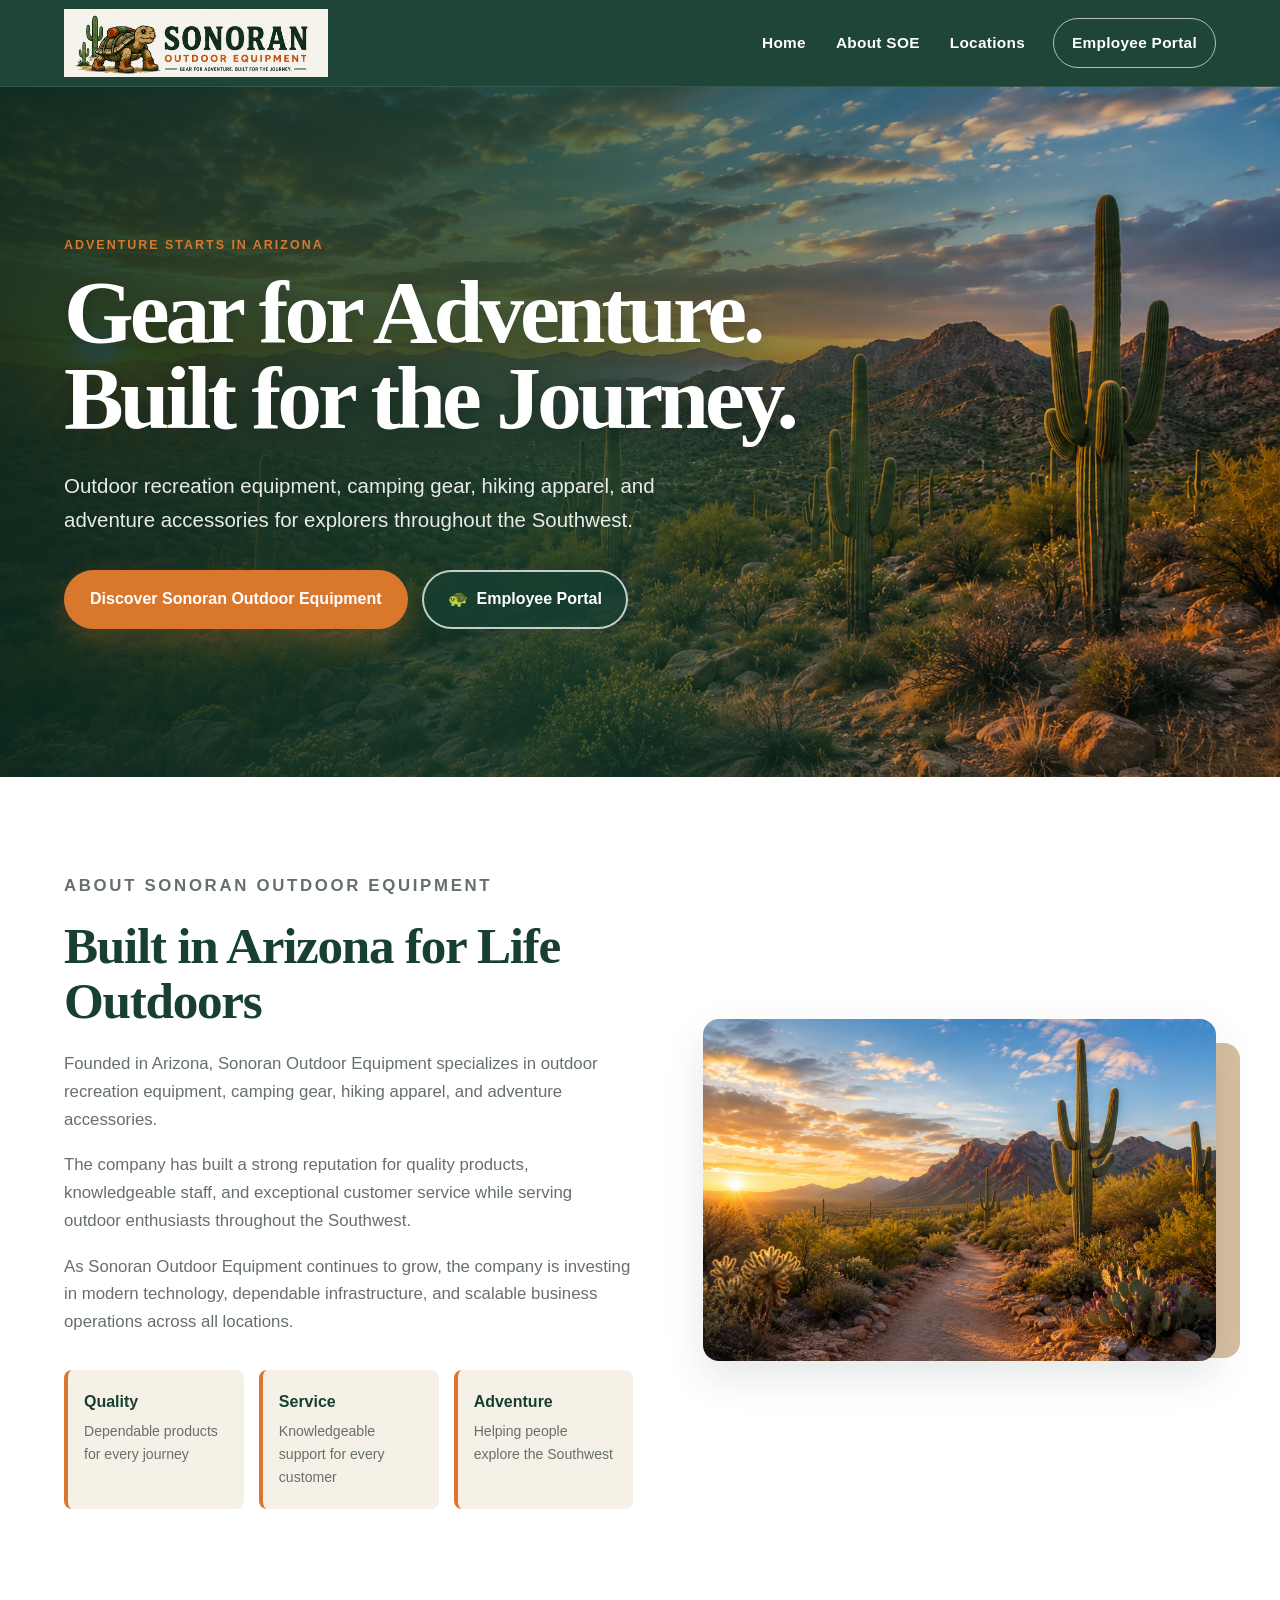
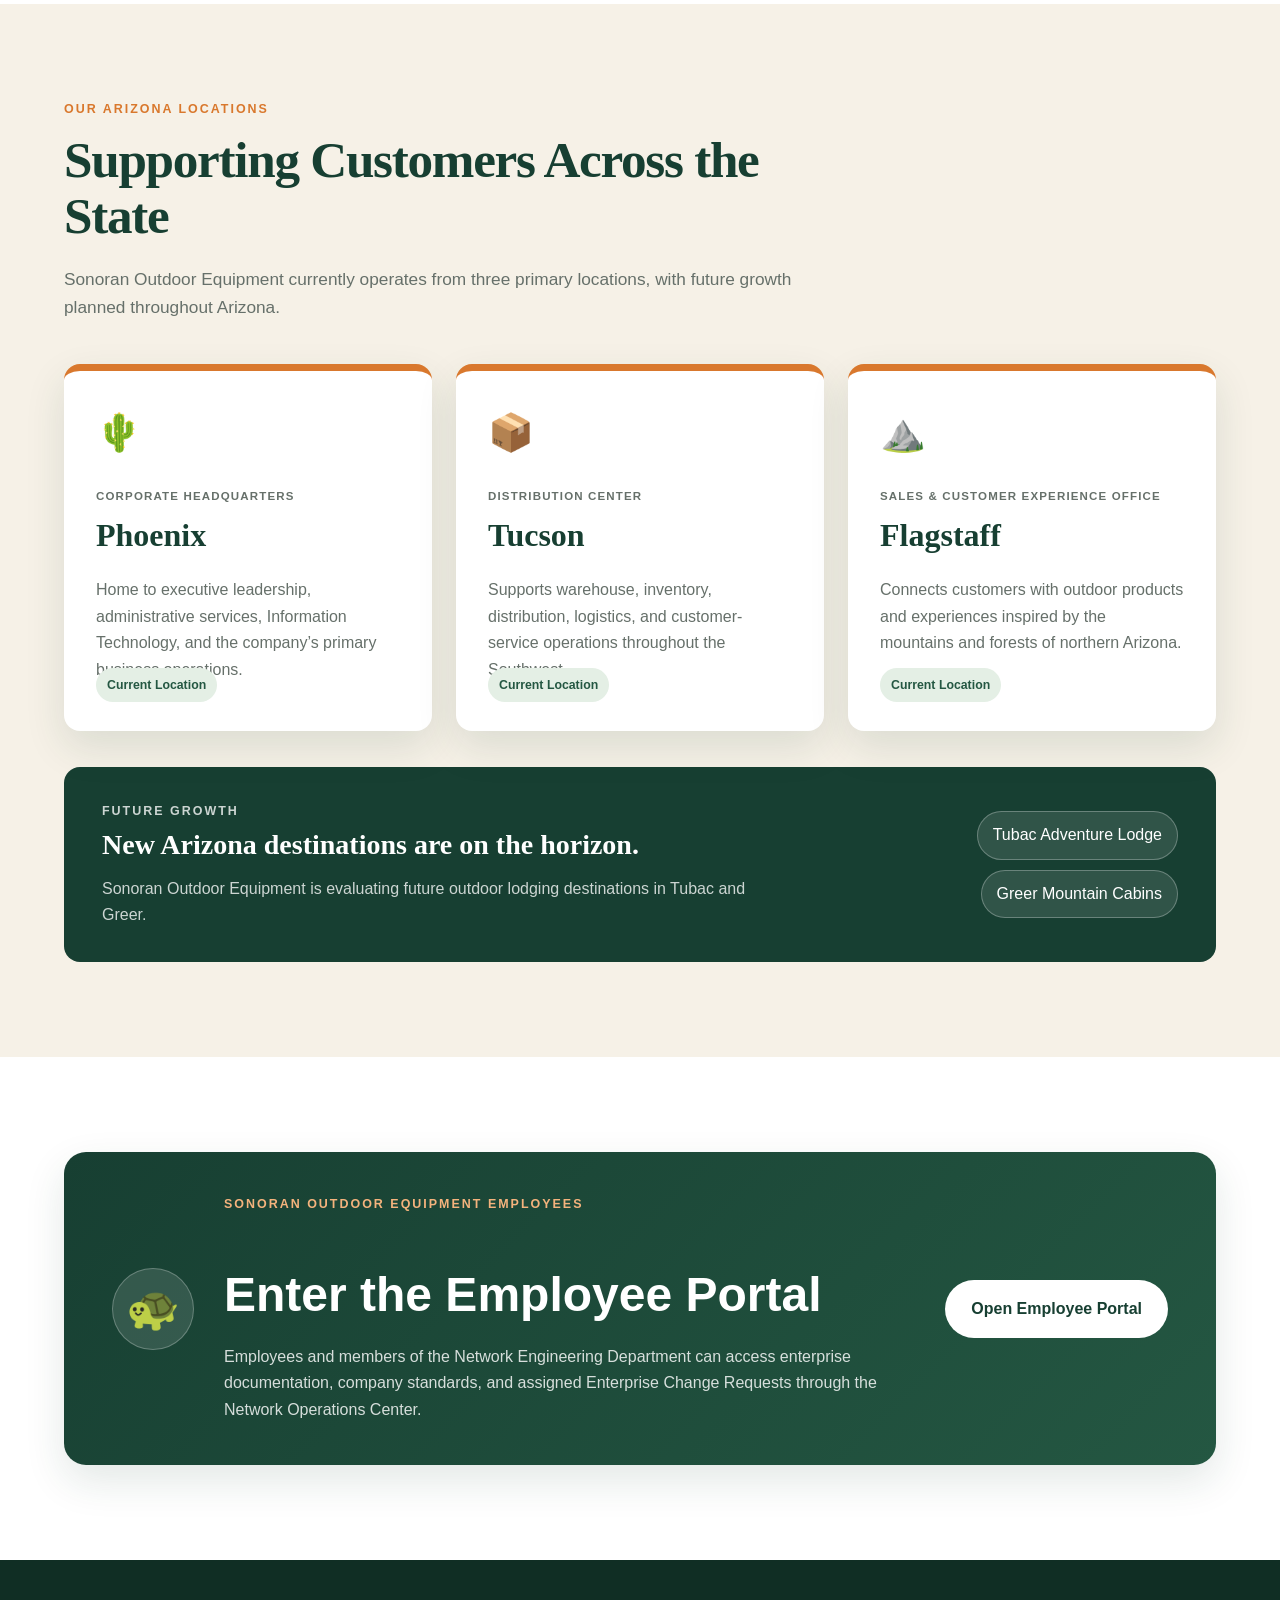
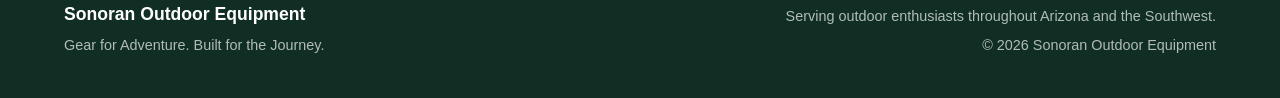
==== commit a486768b: "Refactor about section and add overview image Updated HTML structure and added an image for the over" ====
--- a/index.html
+++ b/index.html
@@ -87,7 +87,7 @@
         <div class="section-container about-grid">
 
             <div class="about-content">
-
+              
                 <p class="section-label">
                     About Sonoran Outdoor Equipment
                 </p>
@@ -131,11 +131,18 @@
                         <span>Helping people explore the Southwest</span>
                     </div>
 
-                </div>
-
-            </div>
-
-        </div>
+                </div>   <!--end of value-row-->
+
+            </div>    <!--end of about-content-->
+             <div class="overview-image-wrapper">   <!--start image wrapper hiking trail-->
+    <img
+        src="homepage-hiking-trail.png"
+        alt="Sonoran Desert hiking trail with saguaro cacti"
+        class="overview-image"
+    >
+</div>    <!--end image wrapper hiking trail-->
+
+        </div>   <!--end of grid-->
 
     </section>
 
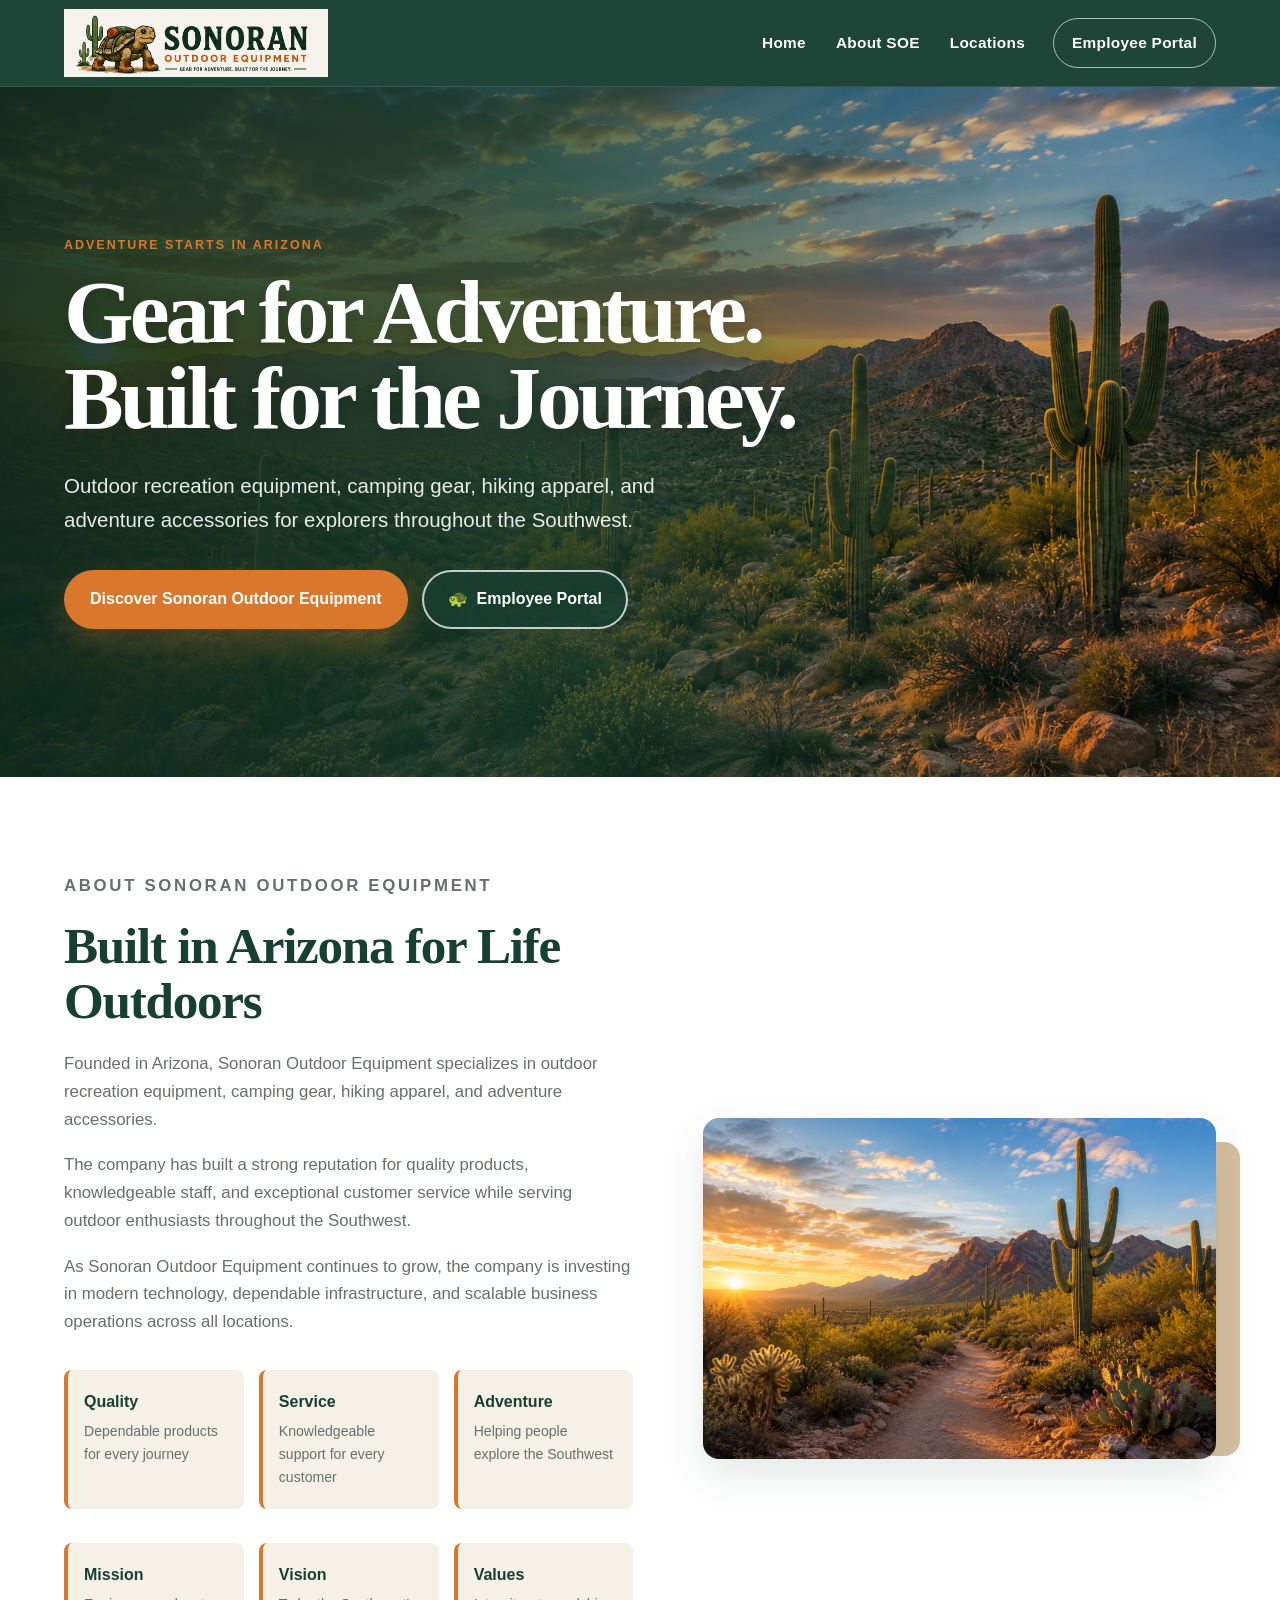
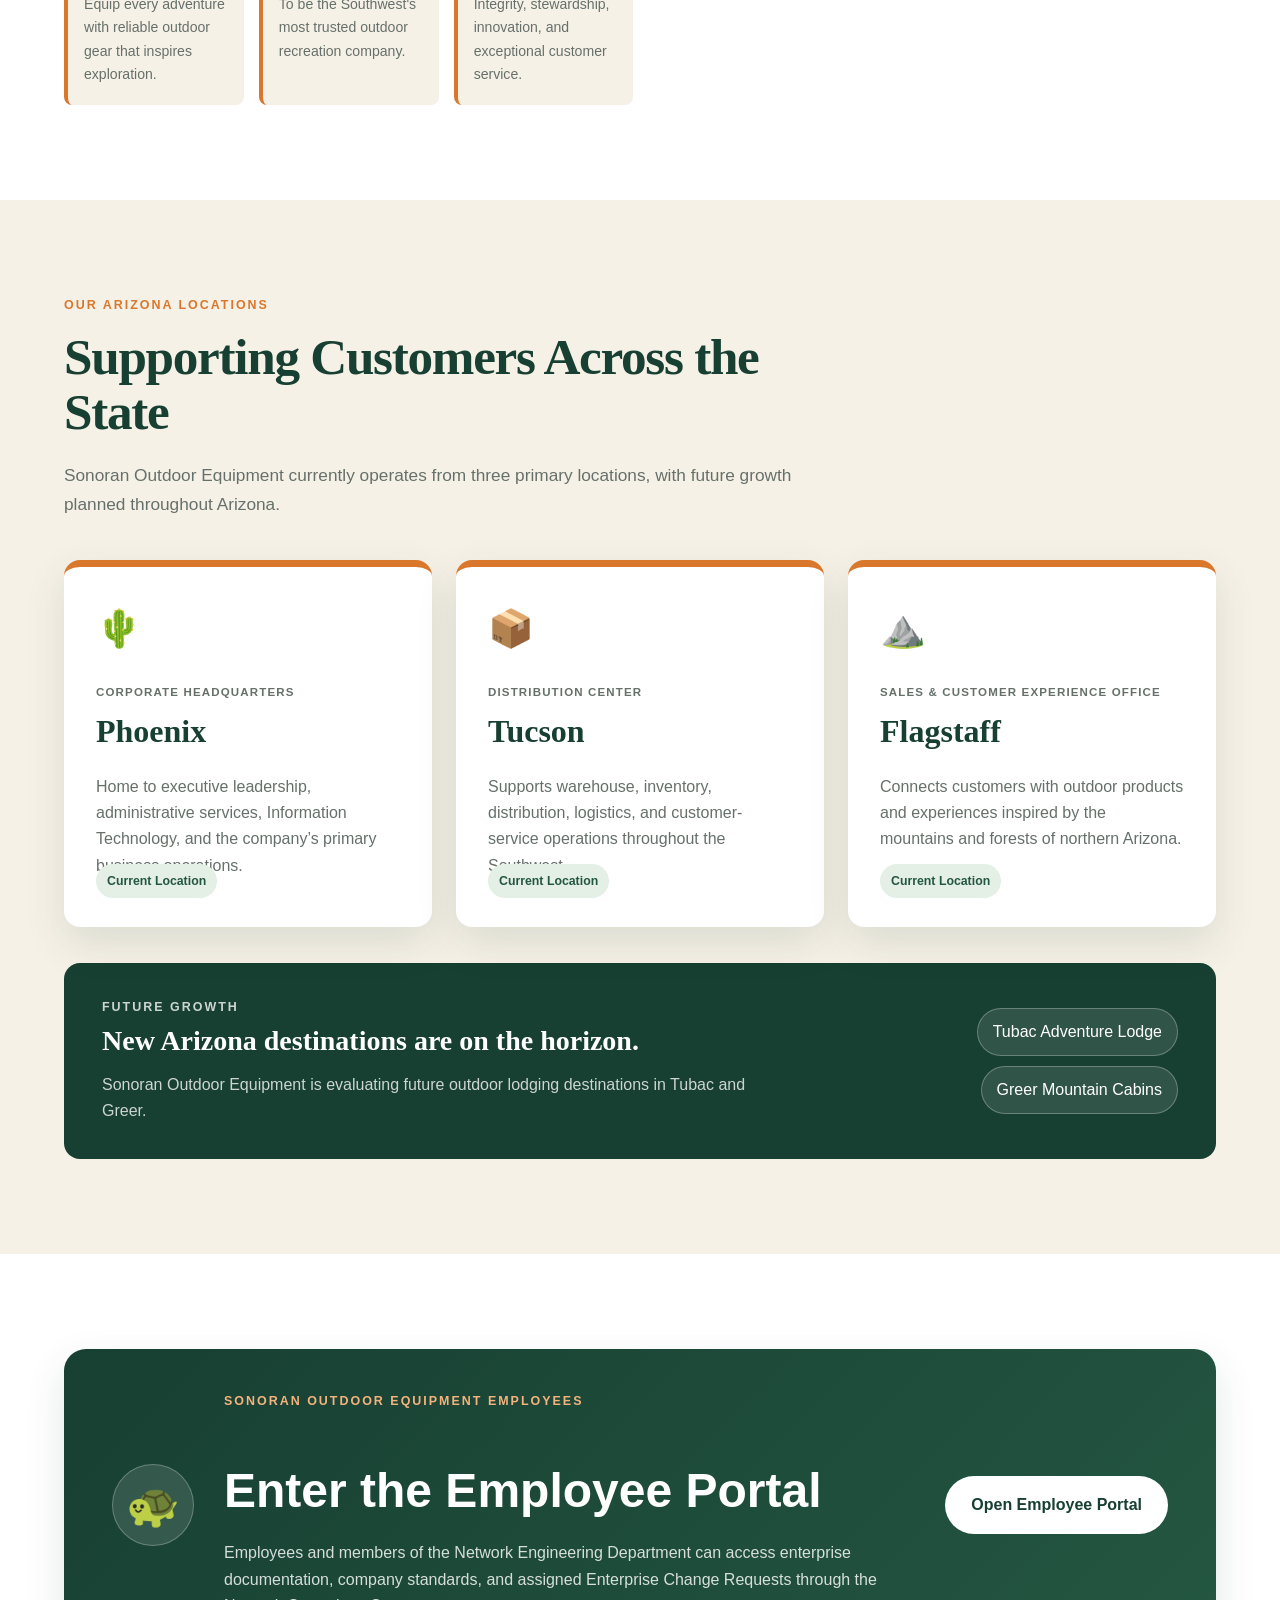
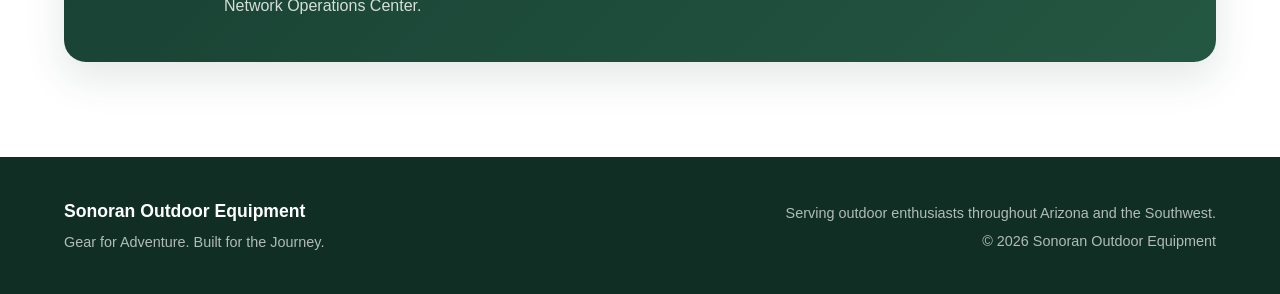
==== commit c6e36ceb: "Enhance about section with mission, vision, values Added mission, vision, and values sections to the" ====
--- a/index.html
+++ b/index.html
@@ -131,16 +131,35 @@
                         <span>Helping people explore the Southwest</span>
                     </div>
 
-                </div>   <!--end of value-row-->
-
+                </div>   <!--end of first value-row quality,service,adventure-->
+
+                <div class="value-row">   <!--start of 2nd value-row mission,vision,values-->
+
+                    <div class="value-item">
+                        <strong>Mission</strong>
+                        <span>Equip every adventure with reliable outdoor gear that inspires exploration.</span>
+                    </div>
+                
+                    <div class="value-item">
+                        <strong>Vision</strong>
+                        <span>To be the Southwest's most trusted outdoor recreation company.</span>
+                    </div>
+                
+                    <div class="value-item">
+                        <strong>Values</strong>
+                        <span>Integrity, stewardship, innovation, and exceptional customer service.</span>
+                    </div>
+
+                </div>       <!--close of 2nd value-row mission,vision,values-->
+                
             </div>    <!--end of about-content-->
-             <div class="overview-image-wrapper">   <!--start image wrapper hiking trail-->
+            <div class="overview-image-wrapper">   <!--start image wrapper hiking trail-->
     <img
         src="homepage-hiking-trail.png"
         alt="Sonoran Desert hiking trail with saguaro cacti"
         class="overview-image"
     >
-</div>    <!--end image wrapper hiking trail-->
+            </div>    <!--end image wrapper hiking trail-->
 
         </div>   <!--end of grid-->
 
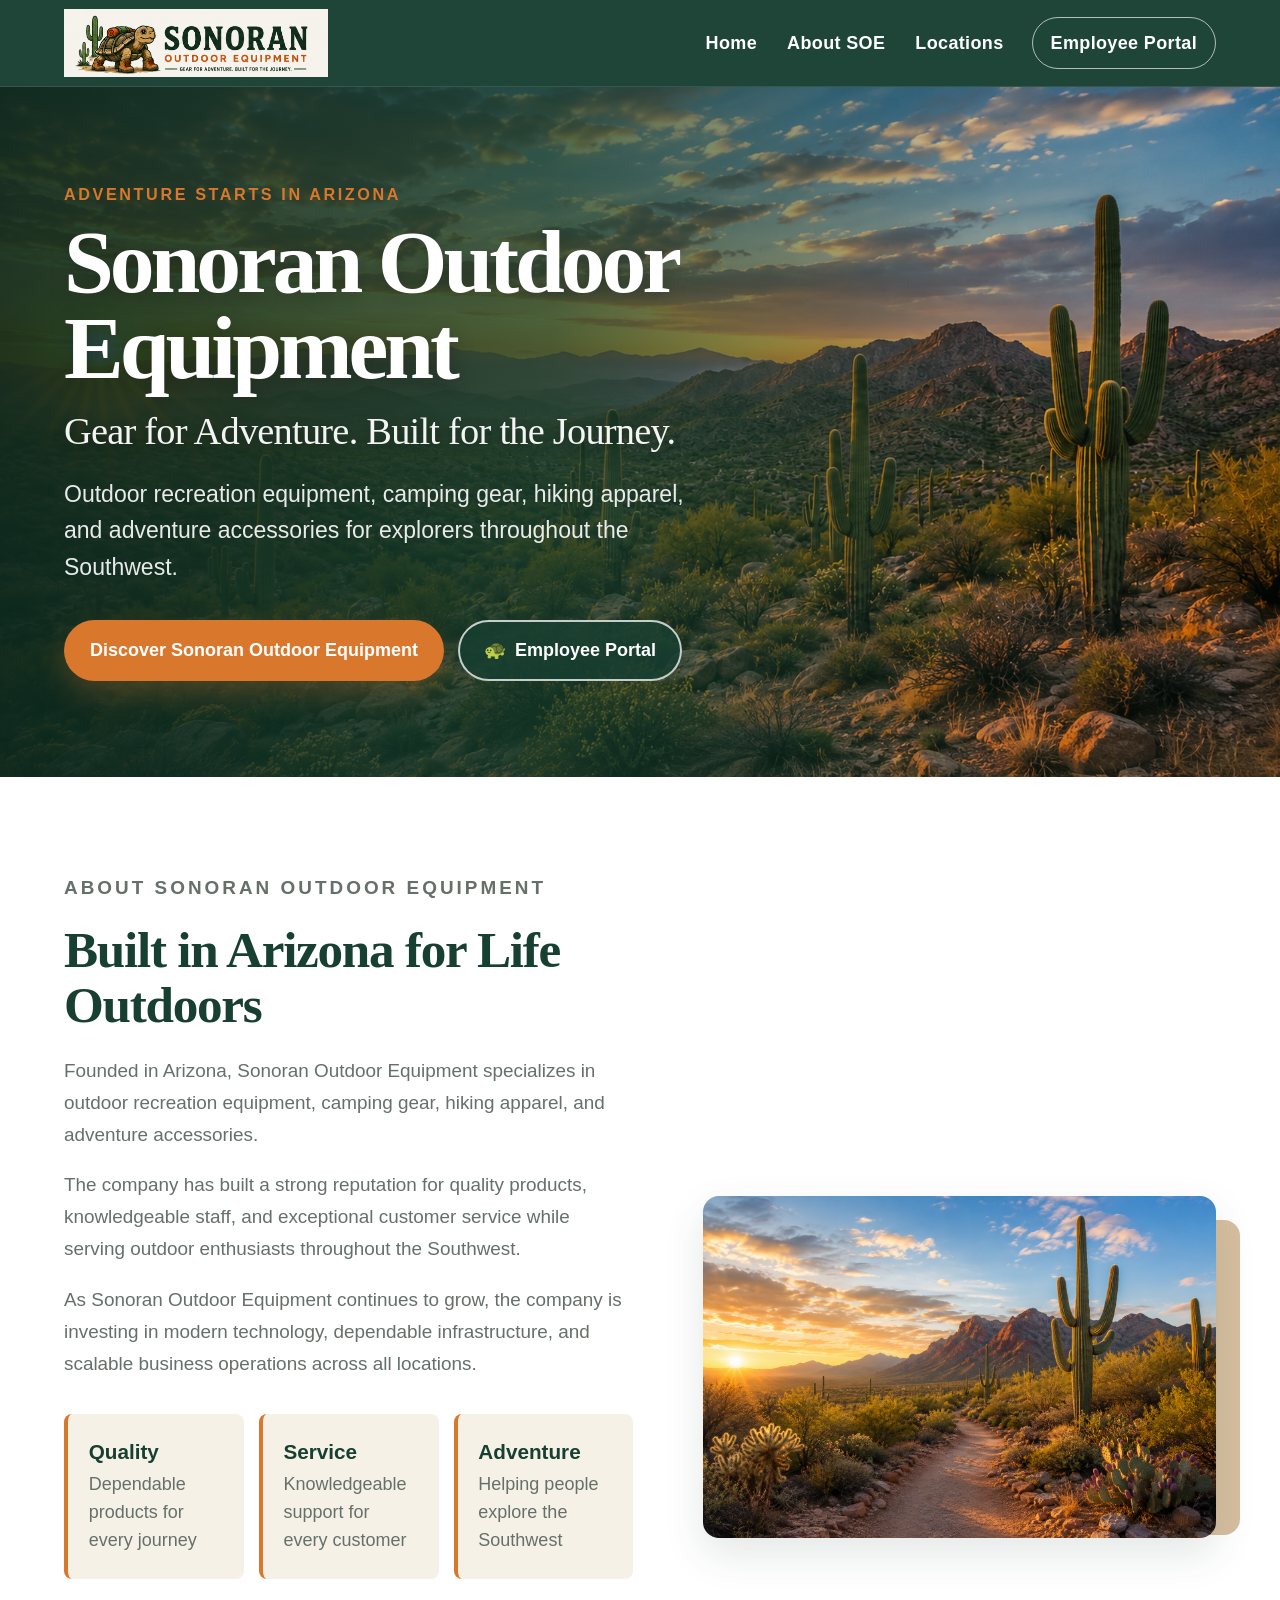
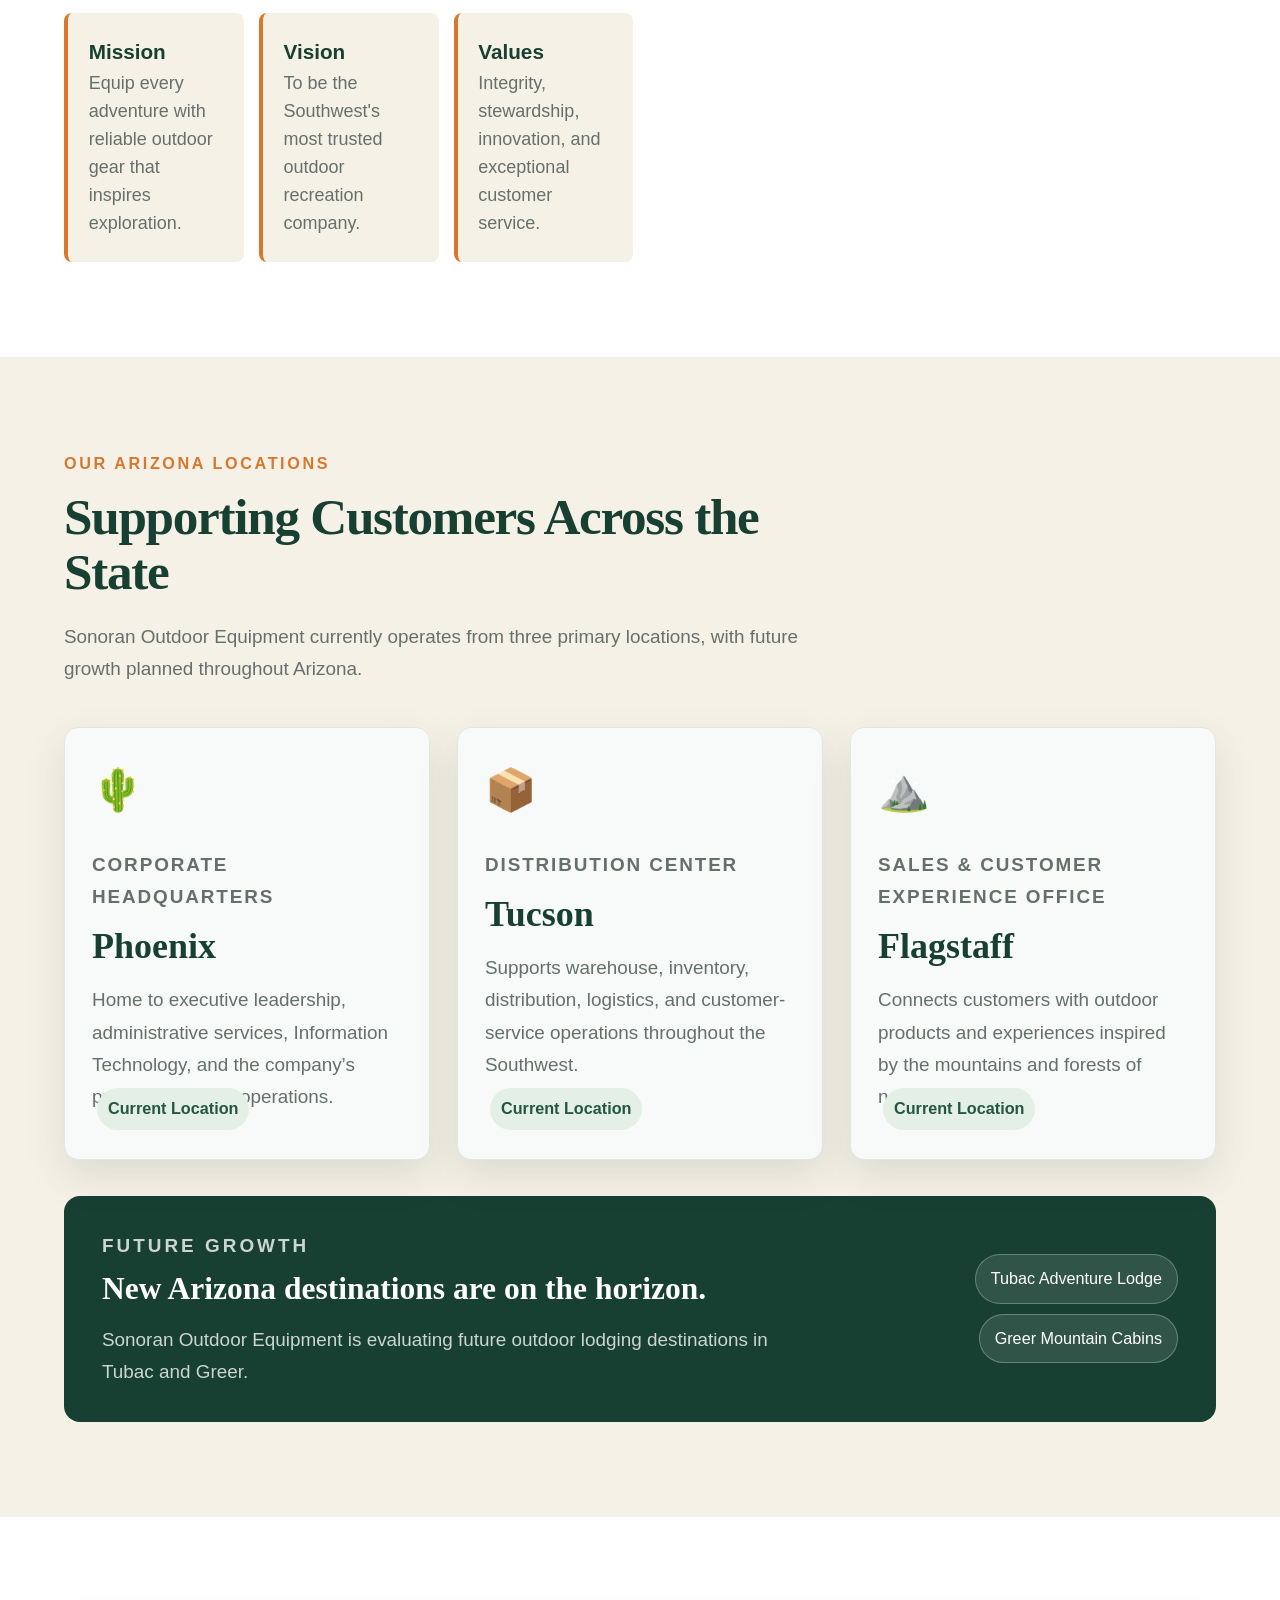
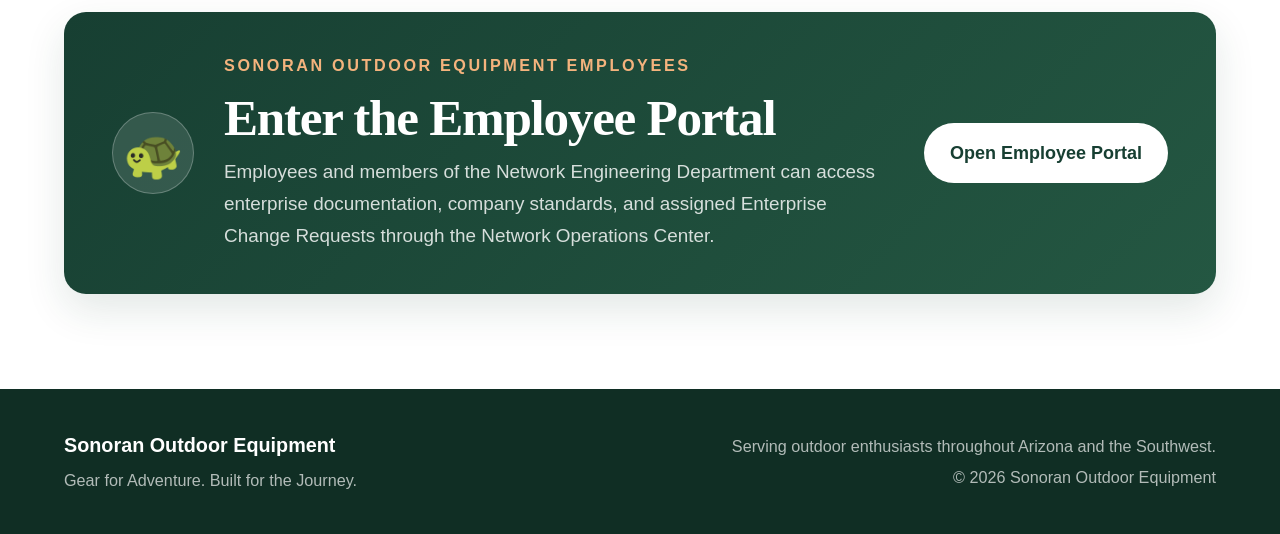
==== commit 2d68c1f3: "Update header and tagline in index.html" ====
--- a/index.html
+++ b/index.html
@@ -55,10 +55,12 @@
             </p>
 
             <h1>
-                Gear for Adventure.<br>
-                Built for the Journey.
+                Sonoran Outdoor Equipment 
             </h1>
-
+            <p class="hero-tagline">
+                Gear for Adventure. Built for the Journey.
+            </p>
+            
             <p class="hero-description">
                 Outdoor recreation equipment, camping gear, hiking apparel,
                 and adventure accessories for explorers throughout the Southwest.
--- a/style.css
+++ b/style.css
@@ -166,10 +166,22 @@
     letter-spacing: -0.045em;
     text-shadow: 0 4px 20px rgba(0, 0, 0, 0.25);
 }
-
+.hero-tagline {
+    max-width: 760px;
+    margin: 18px 0 0;
+    font-family:
+        Georgia,
+        "Times New Roman",
+        serif;
+    font-size: clamp(1.6rem, 3vw, 2.4rem);
+    line-height: 1.15;
+    letter-spacing: -0.02em;
+    color: rgba(255, 255, 255, 0.95);
+    text-shadow: 0 3px 14px rgba(0, 0, 0, 0.25);
+}
 .hero-description {
     max-width: 660px;
-    margin: 28px 0 34px;
+    margin: 22px 0 34px;
     font-size: clamp(1.05rem, 2vw, 1.28rem);
     color: rgba(255, 255, 255, 0.9);
 }
@@ -246,7 +258,7 @@
 
 .about-content h2,
 .section-heading h2,
-.employee-copy h2 
+.employee-copy h2,
 .resource-section-heading h2 {
     margin: 0 0 22px;
     color: var(--forest-dark);
@@ -496,6 +508,264 @@
     background: var(--orange);
     color: var(--white);
 }
+/* ==========================================================
+   NETWORK ENGINEER ORIENTATION
+   ========================================================== */
+.orientation-section {
+    margin: 4rem 0;
+}
+
+.orientation-heading {
+    max-width: 900px;
+    margin: 0 auto 2.5rem;
+    text-align: center;
+}
+
+.orientation-heading h2 {
+    margin: 0.5rem 0 1rem;
+    color: var(--forest-dark);
+    font-size: 2.2rem;
+}
+
+.orientation-heading p {
+    color: #555;
+    font-size: 1.05rem;
+    line-height: 1.8;
+}
+
+.orientation-accordion {
+    display: flex;
+    flex-direction: column;
+    gap: 1rem;
+}
+
+.orientation-card {
+    overflow: hidden;
+    background: var(--white);
+    border: 1px solid #d9e4dd;
+    border-radius: 16px;
+    box-shadow: var(--shadow);
+    transition:
+        transform 0.25s ease,
+        box-shadow 0.25s ease;
+}
+
+.orientation-card:hover {
+    transform: translateY(-2px);
+}
+
+.orientation-card[open] {
+    box-shadow: 0 12px 32px rgba(16, 46, 36, 0.12);
+}
+
+.orientation-card summary {
+    display: flex;
+    align-items: center;
+    gap: 1.25rem;
+    padding: 1.35rem 1.5rem;
+    background: #f7faf8;
+    cursor: pointer;
+    list-style: none;
+}
+
+.orientation-card summary::-webkit-details-marker {
+    display: none;
+}
+
+.orientation-card summary:focus-visible {
+    outline: 3px solid var(--orange);
+    outline-offset: -3px;
+}
+
+.orientation-icon {
+    flex-shrink: 0;
+    font-size: 1.8rem;
+}
+
+.orientation-title {
+    display: flex;
+    flex: 1;
+    flex-direction: column;
+}
+
+.orientation-title span:first-child {
+    color: var(--forest-dark);
+    font-size: 1.2rem;
+    font-weight: 700;
+}
+
+.orientation-title small {
+    margin-top: 0.25rem;
+    color: #666;
+    font-size: 0.9rem;
+    font-weight: 400;
+}
+
+.accordion-arrow {
+    width: 12px;
+    height: 12px;
+    flex-shrink: 0;
+    border-right: 2px solid var(--forest);
+    border-bottom: 2px solid var(--forest);
+    transform: rotate(45deg);
+    transition: transform 0.25s ease;
+}
+
+.orientation-card[open] .accordion-arrow {
+    transform: rotate(225deg);
+}
+
+.orientation-content {
+    padding: 2rem;
+}
+
+.orientation-content p {
+    color: #444;
+    line-height: 1.8;
+}
+
+.locations-figure {
+    margin: 2rem auto;
+    text-align: center;
+}
+
+.locations-figure img {
+    display: block;
+    width: 100%;
+    max-width: 900px;
+    margin: 0 auto;
+    border-radius: 14px;
+    box-shadow: 0 10px 30px rgba(16, 46, 36, 0.12);
+}
+
+.locations-figure figcaption {
+    margin-top: 0.75rem;
+    color: #777;
+    font-size: 0.9rem;
+}
+
+.location-grid {
+    display: grid;
+    grid-template-columns: repeat(auto-fit, minmax(240px, 1fr));
+    gap: 1.5rem;
+    margin-top: 2rem;
+}
+
+.location-card {
+    padding: 1.5rem;
+    background: #f7faf8;
+    border: 1px solid #dfe9e3;
+    border-radius: 14px;
+}
+
+.location-card h3 {
+    margin: 0 0 0.4rem;
+    color: var(--forest-dark);
+}
+
+.location-card p {
+    margin-top: 0;
+}
+
+.location-city {
+    margin-bottom: 0.75rem;
+    color: var(--orange);
+    font-weight: 700;
+}
+
+.orientation-list {
+    margin-top: 1.25rem;
+    padding-left: 1.4rem;
+}
+
+.orientation-list li {
+    margin-bottom: 0.85rem;
+    line-height: 1.7;
+}
+
+.orientation-list li::marker {
+    color: var(--orange);
+}
+
+.orientation-callout {
+    margin-top: 2rem;
+    padding: 1.25rem 1.5rem;
+    background: #f3f8f5;
+    border-left: 5px solid var(--orange);
+    border-radius: 10px;
+    color: #333;
+    line-height: 1.7;
+}
+
+.orientation-callout strong {
+    color: var(--forest-dark);
+}
+
+.change-process {
+    margin: 2rem 0 0;
+    padding: 0;
+    list-style: none;
+}
+
+.change-process li {
+    display: flex;
+    gap: 1.25rem;
+    margin-bottom: 2rem;
+}
+
+.process-number {
+    display: flex;
+    width: 42px;
+    height: 42px;
+    flex-shrink: 0;
+    align-items: center;
+    justify-content: center;
+    background: var(--forest);
+    color: var(--white);
+    border-radius: 50%;
+    font-weight: 700;
+}
+
+.change-process h3 {
+    margin: 0 0 0.35rem;
+    color: var(--forest-dark);
+}
+
+.change-process p {
+    margin: 0;
+}
+
+@media (max-width: 768px) {
+    .orientation-section {
+        margin: 3rem 0;
+    }
+
+    .orientation-heading h2 {
+        font-size: 1.8rem;
+    }
+
+    .orientation-card summary {
+        gap: 0.9rem;
+        padding: 1.1rem;
+    }
+
+    .orientation-title small {
+        display: none;
+    }
+
+    .orientation-content {
+        padding: 1.5rem;
+    }
+
+    .change-process li {
+        flex-direction: column;
+        gap: 0.75rem;
+    }
+}
+
+
+
+
 
 .site-footer {
     padding: 40px 0;
@@ -718,7 +988,7 @@
             rgba(16, 46, 36, 0.88),
             rgba(23, 63, 50, 0.9)
         ),
-        url("hero-background.png") center / cover no-repeat:
+        url("hero-background.png") center / cover no-repeat;
 }
 
 .portal-login-container {
@@ -1273,3 +1543,217 @@
     font-size: clamp(2.25rem, 4vw, 3.6rem);
     line-height: 1.1;
 }
+
+/* ==========================================================
+   Accessible Sitewide Typography and Readability
+   ========================================================== */
+
+html {
+    font-size: 18px;
+    -webkit-text-size-adjust: 100%;
+    text-size-adjust: 100%;
+}
+
+body {
+    font-size: 1rem;
+    line-height: 1.7;
+}
+
+p,
+li,
+label,
+input,
+button,
+a {
+    line-height: 1.6;
+}
+
+/* Primary navigation and controls */
+.main-nav a,
+.button,
+.login-button {
+    font-size: 1rem;
+}
+
+/* Small labels remain visually secondary without becoming tiny. */
+.hero-eyebrow,
+.section-label,
+.portal-eyebrow,
+.location-type,
+.document-type,
+.ticket-number,
+.ticket-status {
+    font-size: 0.9rem;
+    line-height: 1.45;
+}
+
+/* Homepage body copy */
+.about-content p,
+.section-heading p:last-child,
+.location-card p,
+.future-growth p,
+.employee-copy p:last-child {
+    font-size: 1.05rem;
+    line-height: 1.7;
+}
+
+/* Homepage values: Quality, Service, Adventure, Mission, Vision, Values */
+.value-item {
+    padding: 1.35rem 1.15rem;
+}
+
+.value-item strong {
+    font-size: 1.15rem;
+    line-height: 1.35;
+}
+
+.value-item span {
+    font-size: 1rem;
+    line-height: 1.55;
+}
+
+.location-status,
+.future-location-list span {
+    font-size: 0.9rem;
+}
+
+/* Login screen */
+.portal-introduction,
+.login-instructions,
+.form-group label,
+.form-group input {
+    font-size: 1rem;
+}
+
+.field-help,
+.pace-attribution,
+.portal-notice {
+    font-size: 0.95rem;
+    line-height: 1.55;
+}
+
+/* NOC and orientation */
+.orientation-section {
+    width: min(1200px, 90%);
+    margin: 4rem auto;
+}
+
+.orientation-heading {
+    max-width: 900px;
+}
+
+.orientation-heading h2,
+.portal-section-title {
+    font-size: clamp(2.25rem, 4vw, 3.6rem);
+    line-height: 1.15;
+}
+
+.orientation-heading p,
+.noc-section-intro,
+.resource-section-heading > p:last-child {
+    font-size: 1.05rem;
+    line-height: 1.7;
+}
+
+.orientation-card summary {
+    min-height: 88px;
+    padding: 1.4rem 1.5rem;
+}
+
+.orientation-title span:first-child {
+    font-size: 1.3rem;
+    line-height: 1.35;
+}
+
+.orientation-title small {
+    display: block;
+    margin-top: 0.35rem;
+    color: #505852;
+    font-size: 1rem;
+    line-height: 1.5;
+}
+
+.orientation-content p,
+.orientation-content li,
+.orientation-callout,
+.change-process p {
+    font-size: 1.05rem;
+    line-height: 1.75;
+}
+
+.change-process h3 {
+    font-size: 1.25rem;
+    line-height: 1.35;
+}
+
+.locations-figure figcaption {
+    color: #59615c;
+    font-size: 0.95rem;
+    line-height: 1.55;
+}
+
+/* Documentation and change-request cards */
+.document-card h3,
+.ecr-card h3,
+.orientation-content .location-card h3 {
+    font-size: 1.4rem;
+    line-height: 1.35;
+}
+
+.document-card p:not(.document-type),
+.ecr-card p,
+.orientation-content .location-card p {
+    font-size: 1rem;
+    line-height: 1.65;
+}
+
+/* Expandable NOC panels retained for future use */
+.noc-details summary {
+    min-height: 64px;
+    font-size: 1.15rem;
+}
+
+.details-content,
+.details-content p,
+.details-content li {
+    font-size: 1rem;
+    line-height: 1.7;
+}
+
+.details-content h4 {
+    font-size: 1.15rem;
+}
+
+/* Clear keyboard focus for summaries and form controls. */
+summary:focus-visible,
+input:focus-visible,
+a:focus-visible,
+button:focus-visible {
+    outline: 4px solid #ffd166;
+    outline-offset: 4px;
+}
+
+@media (max-width: 768px) {
+    html {
+        font-size: 17px;
+    }
+
+    .orientation-heading h2,
+    .portal-section-title {
+        font-size: clamp(2rem, 9vw, 2.75rem);
+    }
+
+    .orientation-title small {
+        display: block;
+    }
+
+    .orientation-card summary {
+        align-items: flex-start;
+        min-height: 0;
+        padding: 1.2rem;
+    }
+
+    .orientation-content {
+        padding: 1.35rem;
+    }
+}
